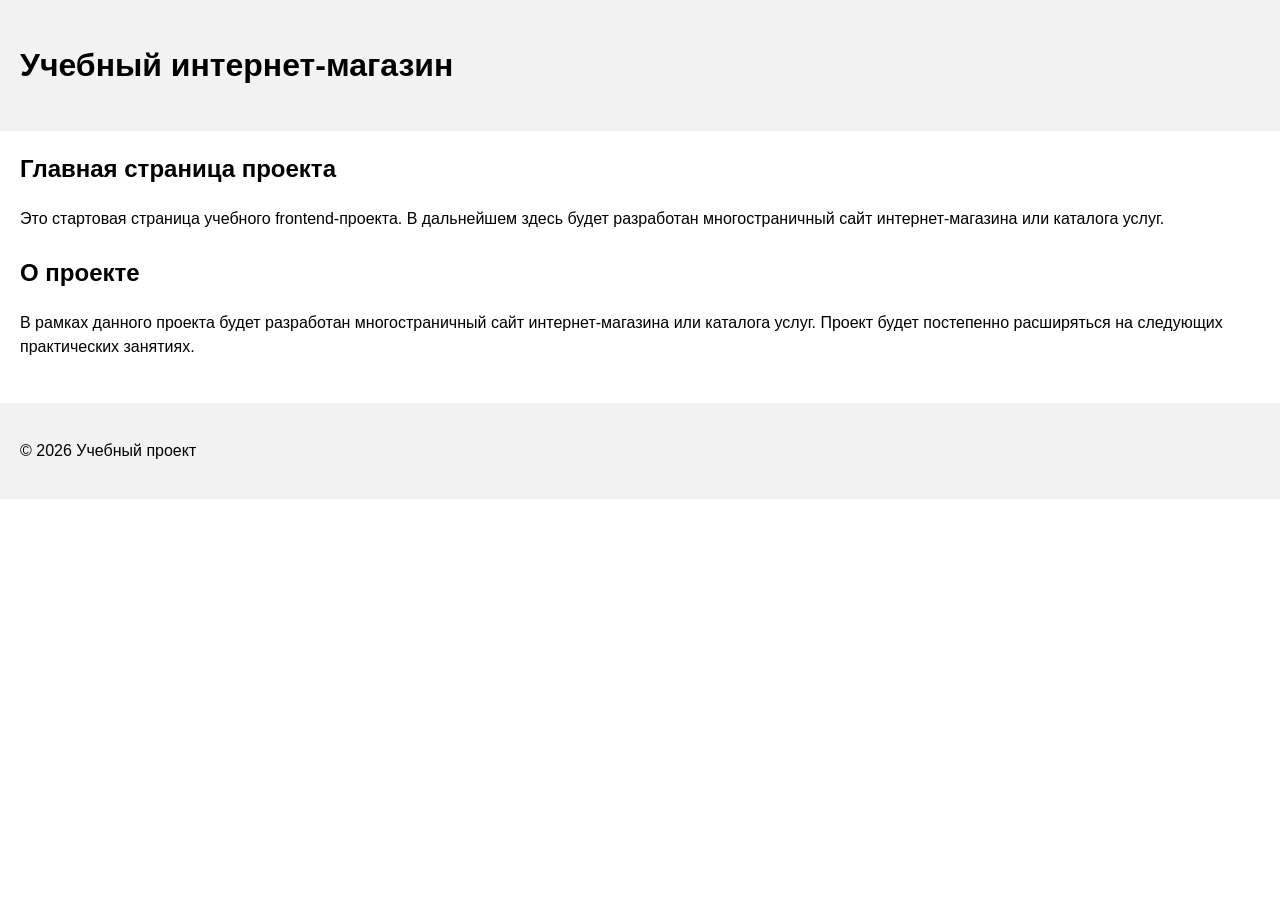
==== index.html @ ad475c62 "feat: add project description section" ====
<!DOCTYPE html>
<html lang="ru">
<head>
  <meta charset="UTF-8">
  <meta name="viewport" content="width=device-width, initial-scale=1.0">
  <title>Каталог товаров</title>
  <link rel="stylesheet" href="css/style.css">
</head>
<body>
  <header>
    <h1>Учебный интернет-магазин</h1>
  </header>

  <main>
    <section>
      <h2>Главная страница проекта</h2>
      <p>
        Это стартовая страница учебного frontend-проекта.
        В дальнейшем здесь будет разработан многостраничный сайт
        интернет-магазина или каталога услуг.
      </p>
    </section>
    <section>
  <h2>О проекте</h2>
  <p>
    В рамках данного проекта будет разработан многостраничный сайт
    интернет-магазина или каталога услуг. Проект будет постепенно
    расширяться на следующих практических занятиях.
  </p>
</section>
  </main>

  <footer>
    <p>&copy; 2026 Учебный проект</p>
  </footer>
</body>
</html>
---- css/style.css ----
body {
  margin: 0;
  font-family: Arial, sans-serif;
  line-height: 1.5;
}

header,
main,
footer {
  padding: 20px;
}

header {
  background-color: #f2f2f2;
}

footer {
  background-color: #f2f2f2;
}
section {
  margin-bottom: 24px;
}

section h2 {
  margin-top: 0;
}
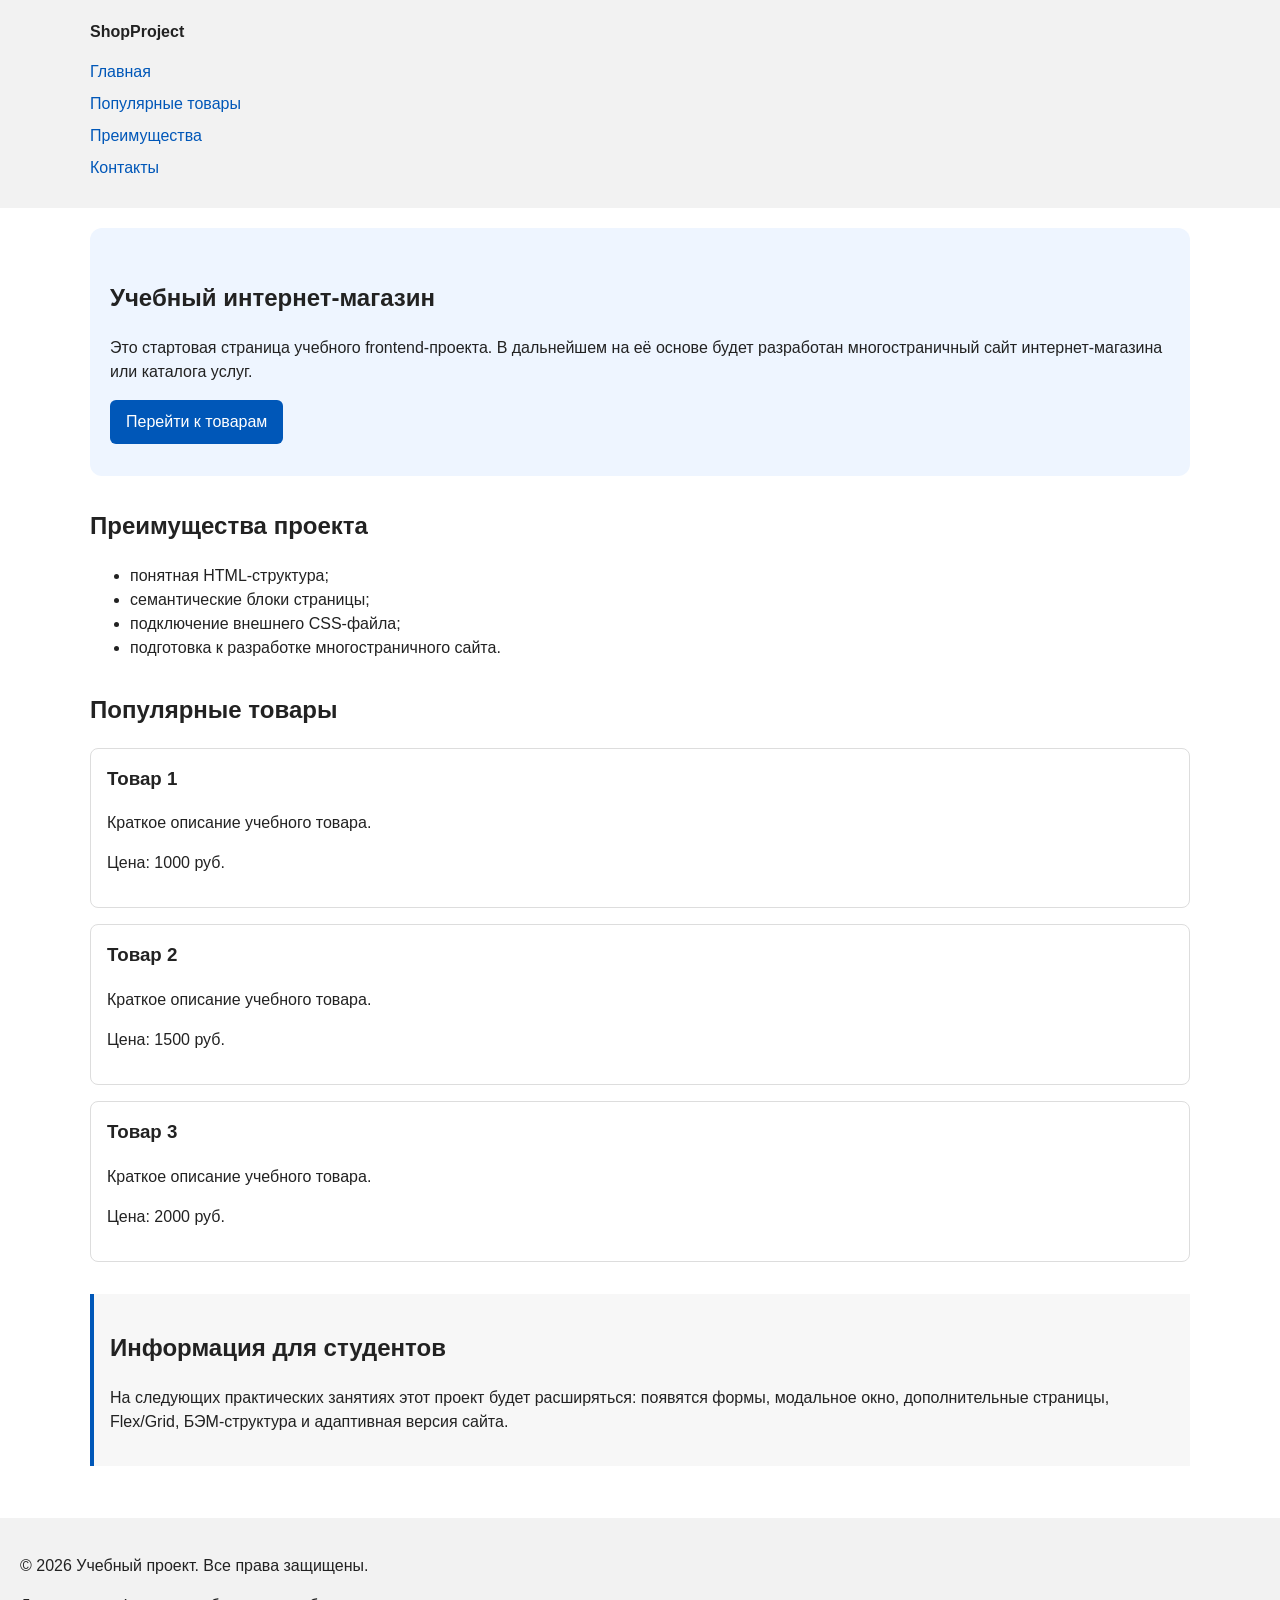
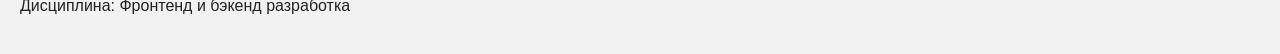
==== commit 5c21068f: "feat: add semantic HTML structure and base CSS styles" ====
--- a/index.html
+++ b/index.html
@@ -3,35 +3,78 @@
 <head>
   <meta charset="UTF-8">
   <meta name="viewport" content="width=device-width, initial-scale=1.0">
-  <title>Каталог товаров</title>
+  <title>Учебный интернет-магазин</title>
   <link rel="stylesheet" href="css/style.css">
 </head>
 <body>
-  <header>
-    <h1>Учебный интернет-магазин</h1>
-  </header>
+<header>
+  <div class="site-header">
+    <a class="site-logo" href="index.html">ShopProject</a>
 
-  <main>
-    <section>
-      <h2>Главная страница проекта</h2>
-      <p>
-        Это стартовая страница учебного frontend-проекта.
-        В дальнейшем здесь будет разработан многостраничный сайт
-        интернет-магазина или каталога услуг.
-      </p>
-    </section>
-    <section>
-  <h2>О проекте</h2>
+    <nav class="site-nav" aria-label="Основная навигация">
+      <ul class="site-nav__list">
+        <li><a href="index.html">Главная</a></li>
+        <li><a href="#popular">Популярные товары</a></li>
+        <li><a href="#advantages">Преимущества</a></li>
+        <li><a href="#contacts">Контакты</a></li>
+      </ul>
+    </nav>
+  </div>
+</header>
+<main>
+  <!-- Основное содержимое страницы -->
+   <section class="hero">
+  <h1>Учебный интернет-магазин</h1>
   <p>
-    В рамках данного проекта будет разработан многостраничный сайт
-    интернет-магазина или каталога услуг. Проект будет постепенно
-    расширяться на следующих практических занятиях.
+    Это стартовая страница учебного frontend-проекта.
+    В дальнейшем на её основе будет разработан многостраничный сайт
+    интернет-магазина или каталога услуг.
   </p>
+  <a class="button" href="#popular">Перейти к товарам</a>
 </section>
-  </main>
+<section class="section" id="advantages">
+  <h2>Преимущества проекта</h2>
 
-  <footer>
-    <p>&copy; 2026 Учебный проект</p>
-  </footer>
+  <ul class="advantages-list">
+    <li>понятная HTML-структура;</li>
+    <li>семантические блоки страницы;</li>
+    <li>подключение внешнего CSS-файла;</li>
+    <li>подготовка к разработке многостраничного сайта.</li>
+  </ul>
+</section>
+<section class="section" id="popular">
+  <h2>Популярные товары</h2>
+
+  <article class="product-card">
+    <h3>Товар 1</h3>
+    <p>Краткое описание учебного товара.</p>
+    <p>Цена: 1000 руб.</p>
+  </article>
+
+  <article class="product-card">
+    <h3>Товар 2</h3>
+    <p>Краткое описание учебного товара.</p>
+    <p>Цена: 1500 руб.</p>
+  </article>
+
+  <article class="product-card">
+    <h3>Товар 3</h3>
+    <p>Краткое описание учебного товара.</p>
+    <p>Цена: 2000 руб.</p>
+  </article>
+</section>
+<aside class="aside-info">
+  <h2>Информация для студентов</h2>
+  <p>
+    На следующих практических занятиях этот проект будет расширяться:
+    появятся формы, модальное окно, дополнительные страницы, Flex/Grid,
+    БЭМ-структура и адаптивная версия сайта.
+  </p>
+</aside>
+</main>
+<footer id="contacts">
+  <p>&copy; 2026 Учебный проект. Все права защищены.</p>
+  <p>Дисциплина: Фронтенд и бэкенд разработка</p>
+</footer>
 </body>
 </html>
--- a/css/style.css
+++ b/css/style.css
@@ -1,26 +1,167 @@
+/* 
+  Универсальное правило для всех элементов.
+  border-box делает расчёт размеров более понятным:
+  width включает content, padding и border.
+*/
+* {
+  box-sizing: border-box;
+}
+
+/*
+  Убираем стандартный внешний отступ браузера у body.
+  Без этого вокруг страницы может появиться белая рамка.
+*/
 body {
   margin: 0;
   font-family: Arial, sans-serif;
   line-height: 1.5;
+  color: #222222;
+  background-color: #ffffff;
 }
-
+/*
+  Задаём внутренние отступы для основных областей страницы.
+  Это делает содержимое визуально отделённым от краёв окна браузера.
+*/
 header,
 main,
 footer {
   padding: 20px;
 }
 
+/*
+  Оформляем шапку страницы.
+  Пока используется простой светло-серый фон.
+*/
 header {
   background-color: #f2f2f2;
 }
 
+/*
+  Оформляем подвал страницы тем же фоном,
+  чтобы визуально отделить его от основного содержимого.
+*/
 footer {
   background-color: #f2f2f2;
 }
-section {
-  margin-bottom: 24px;
+/*
+  Ограничиваем ширину содержимого шапки,
+  чтобы оно не растягивалось слишком сильно на широких экранах.
+*/
+.site-header {
+  max-width: 1100px;
+  margin: 0 auto;
 }
 
-section h2 {
+/*
+  Оформляем текстовый логотип.
+*/
+.site-logo {
+  font-weight: bold;
+  text-decoration: none;
+  color: #222222;
+}
+
+/*
+  Убираем стандартные отступы и маркеры списка навигации.
+*/
+.site-nav__list {
+  padding: 0;
+  margin: 16px 0 0;
+  list-style: none;
+}
+
+/*
+  Добавляем расстояние между пунктами меню.
+*/
+.site-nav__list li {
+  margin-bottom: 8px;
+}
+
+/*
+  Оформляем ссылки меню.
+*/
+.site-nav__list a {
+  color: #0057b8;
+  text-decoration: none;
+}
+
+/*
+  При наведении мыши подчёркиваем ссылку.
+  Подробно состояния интерфейса будут рассмотрены в практической работе 1.7.
+*/
+.site-nav__list a:hover {
+  text-decoration: underline;
+}
+/*
+  Hero-блок — первый крупный блок страницы.
+  Он визуально отделяется от остальных разделов фоном и отступами.
+*/
+.hero {
+  max-width: 1100px;
+  margin: 0 auto 32px;
+  padding: 32px 20px;
+  background-color: #eef5ff;
+  border-radius: 12px;
+}
+
+/*
+  Общий класс для разделов страницы.
+*/
+.section {
+  max-width: 1100px;
+  margin: 0 auto 32px;
+}
+
+/*
+  Убираем лишний верхний отступ у заголовков разделов.
+*/
+.section h2 {
   margin-top: 0;
+}
+/*
+  Карточка товара — самостоятельный блок.
+  На следующих занятиях карточки будут доработаны и выстроены в сетку.
+*/
+.product-card {
+  margin-bottom: 16px;
+  padding: 16px;
+  border: 1px solid #dddddd;
+  border-radius: 8px;
+  background-color: #ffffff;
+}
+
+/*
+  Убираем лишний верхний отступ у заголовка карточки.
+*/
+.product-card h3 {
+  margin-top: 0;
+}
+/*
+  Пока это обычная ссылка, но визуально она оформляется как кнопка.
+*/
+.button {
+  display: inline-block;
+  padding: 10px 16px;
+  color: #ffffff;
+  background-color: #0057b8;
+  text-decoration: none;
+  border-radius: 6px;
+}
+
+/*
+  Простое состояние наведения для кнопки.
+*/
+.button:hover {
+  background-color: #003f86;
+}
+
+/*
+  Дополнительный информационный блок.
+*/
+.aside-info {
+  max-width: 1100px;
+  margin: 0 auto 32px;
+  padding: 16px;
+  border-left: 4px solid #0057b8;
+  background-color: #f7f7f7;
 }
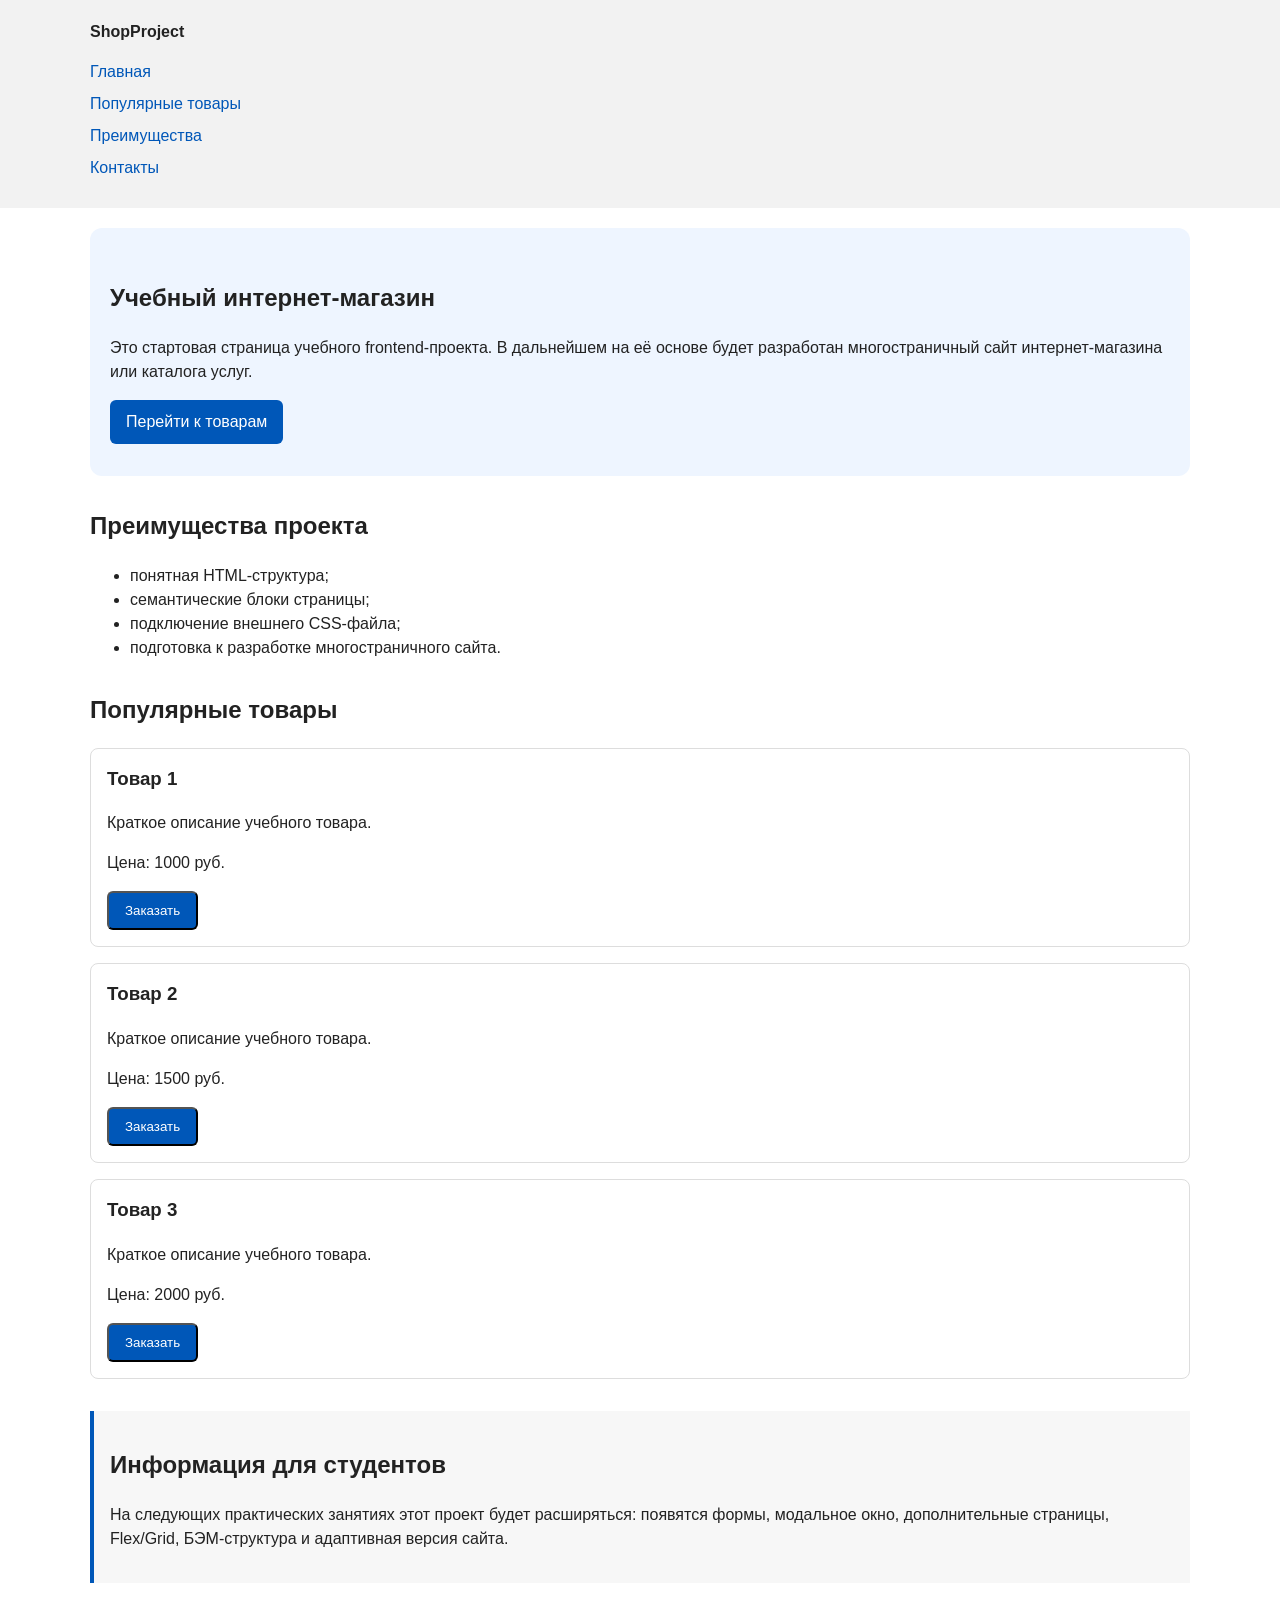
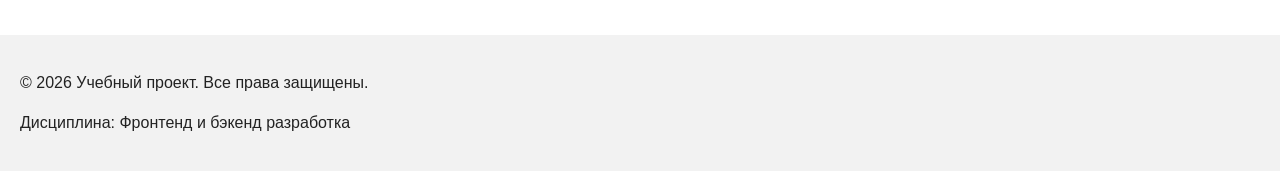
==== commit e88c9c11: "feat: add order form modal and validation" ====
--- a/index.html
+++ b/index.html
@@ -5,6 +5,7 @@
   <meta name="viewport" content="width=device-width, initial-scale=1.0">
   <title>Учебный интернет-магазин</title>
   <link rel="stylesheet" href="css/style.css">
+  <script src="js/main.js" defer></script>
 </head>
 <body>
 <header>
@@ -49,18 +50,27 @@
     <h3>Товар 1</h3>
     <p>Краткое описание учебного товара.</p>
     <p>Цена: 1000 руб.</p>
+    <button class="button product-card__button" type="button" data-product="Товар 1">
+  Заказать
+</button>
   </article>
 
   <article class="product-card">
     <h3>Товар 2</h3>
     <p>Краткое описание учебного товара.</p>
     <p>Цена: 1500 руб.</p>
+    <button class="button product-card__button" type="button" data-product="Товар 2">
+  Заказать
+</button>
   </article>
 
   <article class="product-card">
     <h3>Товар 3</h3>
     <p>Краткое описание учебного товара.</p>
     <p>Цена: 2000 руб.</p>
+    <button class="button product-card__button" type="button" data-product="Товар 3">
+  Заказать
+</button>
   </article>
 </section>
 <aside class="aside-info">
@@ -76,5 +86,101 @@
   <p>&copy; 2026 Учебный проект. Все права защищены.</p>
   <p>Дисциплина: Фронтенд и бэкенд разработка</p>
 </footer>
+<dialog class="order-dialog" id="order-dialog" aria-labelledby="order-dialog-title">
+  <h2 id="order-dialog-title">Оформление заявки</h2>
+
+  <form class="order-form" id="order-form" action="#" method="post" novalidate>
+    <input id="selected-product" name="selected-product" type="hidden">
+
+    <div class="form-field">
+      <label for="order-name">Имя</label>
+      <input
+        id="order-name"
+        name="name"
+        type="text"
+        placeholder="Введите ваше имя"
+        minlength="2"
+        autocomplete="given-name"
+        required
+      >
+    </div>
+
+    <div class="form-field">
+      <label for="order-email">E-mail</label>
+      <input
+        id="order-email"
+        name="email"
+        type="email"
+        placeholder="example@mail.ru"
+        autocomplete="email"
+        required
+      >
+    </div>
+
+    <div class="form-field">
+      <label for="order-phone">Телефон</label>
+      <input
+        id="order-phone"
+        name="phone"
+        type="tel"
+        inputmode="tel"
+        placeholder="+7 (900) 000-00-00"
+        pattern="^\+7 \(\d{3}\) \d{3}-\d{2}-\d{2}$"
+        required
+      >
+      <small>Формат: +7 (900) 000-00-00</small>
+    </div>
+
+    <div class="form-field">
+      <label for="order-date">Дата связи</label>
+      <input
+        id="order-date"
+        name="date"
+        type="date"
+      >
+    </div>
+
+    <div class="form-field">
+      <label for="order-topic">Тема заявки</label>
+      <select id="order-topic" name="topic" required>
+        <option value="">Выберите тему</option>
+        <option value="product">Заказ товара</option>
+        <option value="consultation">Консультация</option>
+        <option value="delivery">Доставка</option>
+      </select>
+    </div>
+
+    <div class="form-field">
+      <label for="order-comment">Комментарий</label>
+      <textarea
+        id="order-comment"
+        name="comment"
+        rows="4"
+        placeholder="Укажите дополнительную информацию"
+      ></textarea>
+    </div>
+
+    <div class="form-field form-field--checkbox">
+      <label>
+        <input
+          id="order-agreement"
+          name="agreement"
+          type="checkbox"
+          required
+        >
+        Я согласен на обработку данных
+      </label>
+    </div>
+
+    <div class="form-actions">
+      <button type="button" id="close-order-dialog">Закрыть</button>
+      <button type="submit">Отправить заявку</button>
+    </div>
+  </form>
+</dialog>
+
+<p class="success-message" id="success-message" hidden>
+  Форма успешно отправлена!
+</p>
 </body>
-</html>+</html>
--- a/css/style.css
+++ b/css/style.css
@@ -164,4 +164,105 @@
   padding: 16px;
   border-left: 4px solid #0057b8;
   background-color: #f7f7f7;
+}
+/*
+  Модальное окно.
+  Элемент dialog сам умеет открываться поверх страницы.
+*/
+.order-dialog {
+  width: min(100% - 32px, 560px);
+  padding: 24px;
+  border: none;
+  border-radius: 12px;
+}
+
+/*
+  Затемнение фона за модальным окном.
+*/
+.order-dialog::backdrop {
+  background-color: rgba(0, 0, 0, 0.5);
+}
+
+/*
+  Поле формы.
+  Каждый блок получает нижний отступ.
+*/
+.form-field {
+  margin-bottom: 16px;
+}
+
+/*
+  Подпись поля.
+*/
+.form-field label {
+  display: block;
+  margin-bottom: 6px;
+}
+
+/*
+  Основные поля формы.
+*/
+.form-field input,
+.form-field select,
+.form-field textarea {
+  width: 100%;
+  padding: 10px 12px;
+  border: 1px solid #cccccc;
+  border-radius: 6px;
+  font: inherit;
+}
+
+/*
+  Checkbox не должен занимать всю ширину.
+*/
+.form-field input[type="checkbox"] {
+  width: auto;
+}
+
+/*
+  Подсказка под полем телефона.
+*/
+.form-field small {
+  display: block;
+  margin-top: 4px;
+  color: #666666;
+}
+
+/*
+  Видимый фокус для клавиатурной навигации.
+*/
+.form-field input:focus-visible,
+.form-field select:focus-visible,
+.form-field textarea:focus-visible,
+.form-actions button:focus-visible {
+  outline: 2px solid #0057b8;
+  outline-offset: 2px;
+}
+
+/*
+  Подсветка ошибочных полей.
+  Атрибут aria-invalid будет добавляться через JavaScript.
+*/
+[aria-invalid="true"] {
+  border-color: #b00020;
+}
+
+/*
+  Кнопки формы.
+*/
+.form-actions {
+  display: flex;
+  gap: 12px;
+  margin-top: 20px;
+}
+
+/*
+  Сообщение об успешной отправке.
+*/
+.success-message {
+  max-width: 1100px;
+  margin: 24px auto;
+  padding: 16px;
+  border-left: 4px solid #168a2f;
+  background-color: #eefaf0;
 }
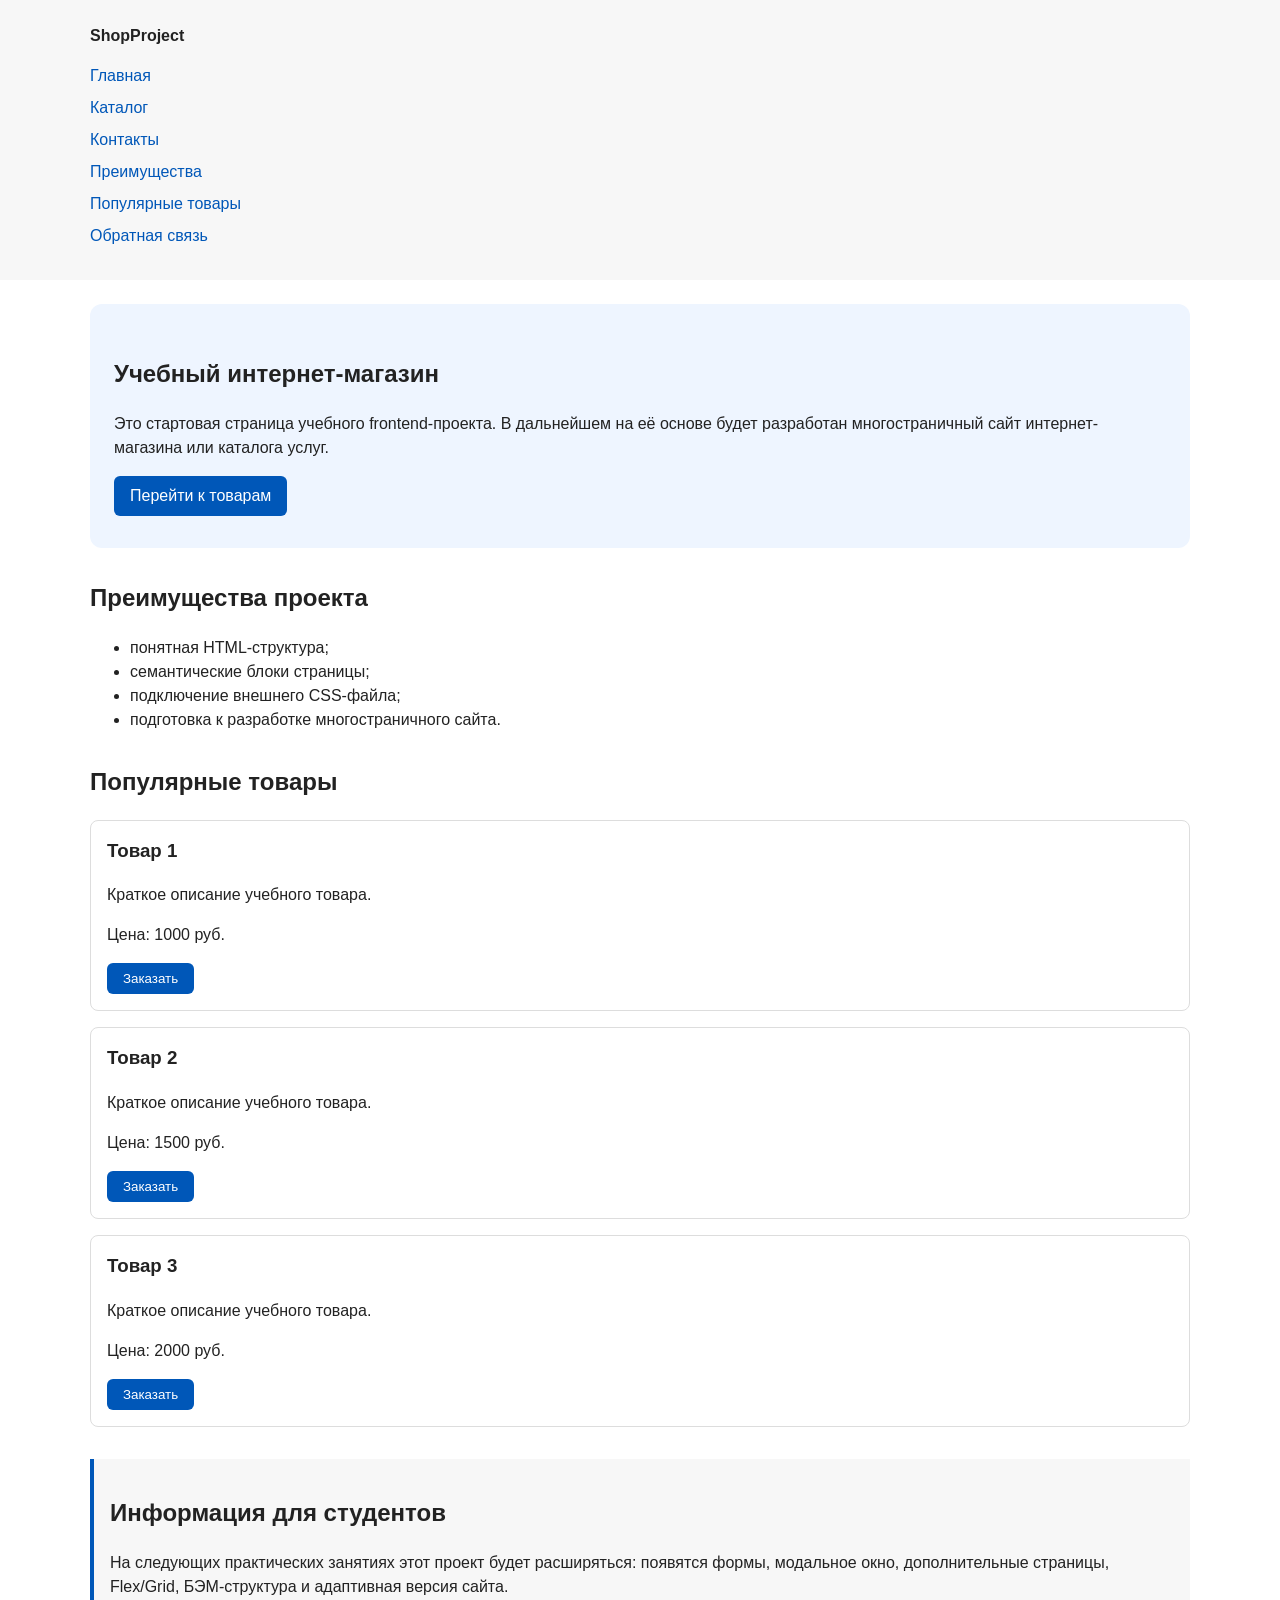
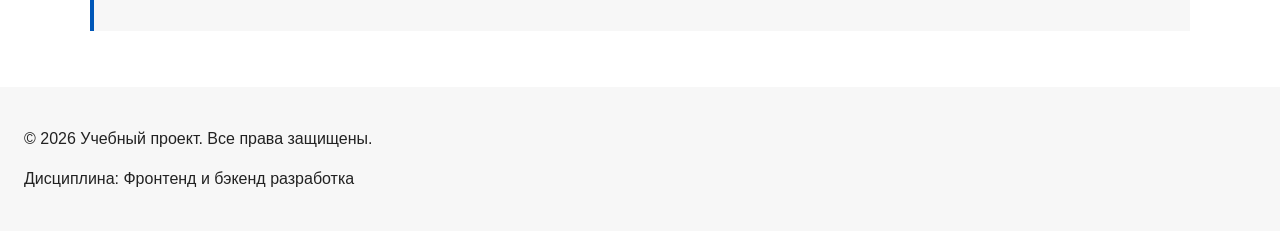
==== commit 930c443e: "feat: add multi-page structure navigation and anchors" ====
--- a/index.html
+++ b/index.html
@@ -12,14 +12,16 @@
   <div class="site-header">
     <a class="site-logo" href="index.html">ShopProject</a>
 
-    <nav class="site-nav" aria-label="Основная навигация">
-      <ul class="site-nav__list">
-        <li><a href="index.html">Главная</a></li>
-        <li><a href="#popular">Популярные товары</a></li>
-        <li><a href="#advantages">Преимущества</a></li>
-        <li><a href="#contacts">Контакты</a></li>
-      </ul>
-    </nav>
+<nav class="site-nav" aria-label="Основная навигация">
+  <ul class="site-nav__list">
+    <li><a href="index.html">Главная</a></li>
+    <li><a href="catalog.html">Каталог</a></li>
+    <li><a href="contacts.html">Контакты</a></li>
+    <li><a href="index.html#advantages">Преимущества</a></li>
+    <li><a href="index.html#popular">Популярные товары</a></li>
+    <li><a href="index.html#contacts">Обратная связь</a></li>
+  </ul>
+</nav>
   </div>
 </header>
 <main>
--- a/css/style.css
+++ b/css/style.css
@@ -1,54 +1,116 @@
-/* 
-  Универсальное правило для всех элементов.
-  border-box делает расчёт размеров более понятным:
-  width включает content, padding и border.
-*/
+/* ===============================
+   1. Переменные проекта
+   =============================== */
+
+:root {
+  /* Основные цвета проекта */
+  --color-bg: #ffffff;
+  --color-text: #222222;
+  --color-muted: #666666;
+  --color-primary: #0057b8;
+  --color-primary-dark: #003f86;
+  --color-border: #dddddd;
+  --color-surface: #f7f7f7;
+  --color-surface-accent: #eef5ff;
+  --color-danger: #b00020;
+  --color-success: #168a2f;
+  --color-success-bg: #eefaf0;
+  --color-white: #ffffff;
+
+  /* Отступы */
+  --space-xs: 4px;
+  --space-sm: 8px;
+  --space-md: 16px;
+  --space-lg: 24px;
+  --space-xl: 32px;
+
+  /* Скругления */
+  --radius-sm: 6px;
+  --radius-md: 8px;
+  --radius-lg: 12px;
+
+  /* Размеры */
+  --container-width: 1100px;
+}
+
+/* ===============================
+   2. Базовые стили
+   =============================== */
+
 * {
   box-sizing: border-box;
 }
 
-/*
-  Убираем стандартный внешний отступ браузера у body.
-  Без этого вокруг страницы может появиться белая рамка.
-*/
 body {
   margin: 0;
   font-family: Arial, sans-serif;
   line-height: 1.5;
-  color: #222222;
-  background-color: #ffffff;
-}
-/*
-  Задаём внутренние отступы для основных областей страницы.
-  Это делает содержимое визуально отделённым от краёв окна браузера.
-*/
+  color: var(--color-text);
+  background-color: var(--color-bg);
+}
+
 header,
 main,
 footer {
-  padding: 20px;
-}
-
-/*
-  Оформляем шапку страницы.
-  Пока используется простой светло-серый фон.
-*/
+  padding: var(--space-lg);
+}
+
 header {
-  background-color: #f2f2f2;
-}
-
-/*
-  Оформляем подвал страницы тем же фоном,
-  чтобы визуально отделить его от основного содержимого.
-*/
+  background-color: var(--color-surface);
+}
+
 footer {
-  background-color: #f2f2f2;
-}
+  background-color: var(--color-surface);
+}
+
+/* ===============================
+   3. Общие элементы интерфейса
+   =============================== */
+
+a {
+  color: var(--color-primary);
+}
+
+a:hover {
+  color: var(--color-primary-dark);
+}
+
+a:focus-visible {
+  outline: 2px solid var(--color-primary);
+  outline-offset: 3px;
+}
+
+.button {
+  display: inline-block;
+  padding: var(--space-sm) var(--space-md);
+  color: var(--color-white);
+  background-color: var(--color-primary);
+  text-decoration: none;
+  border: none;
+  border-radius: var(--radius-sm);
+  cursor: pointer;
+}
+
+.button:hover {
+  background-color: var(--color-primary-dark);
+}
+
+.button:focus-visible {
+  outline: 2px solid var(--color-primary);
+  outline-offset: 3px;
+}
+
+.button:disabled {
+  opacity: 0.6;
+  cursor: not-allowed;
+}
+
 /*
   Ограничиваем ширину содержимого шапки,
   чтобы оно не растягивалось слишком сильно на широких экранах.
 */
 .site-header {
-  max-width: 1100px;
+  max-width: var(--container-width);
   margin: 0 auto;
 }
 
@@ -58,7 +120,7 @@
 .site-logo {
   font-weight: bold;
   text-decoration: none;
-  color: #222222;
+  color: var(--color-text);
 }
 
 /*
@@ -66,7 +128,7 @@
 */
 .site-nav__list {
   padding: 0;
-  margin: 16px 0 0;
+  margin: var(--space-md) 0 0;
   list-style: none;
 }
 
@@ -74,195 +136,165 @@
   Добавляем расстояние между пунктами меню.
 */
 .site-nav__list li {
-  margin-bottom: 8px;
+  margin-bottom: var(--space-sm);
 }
 
 /*
   Оформляем ссылки меню.
 */
 .site-nav__list a {
-  color: #0057b8;
+  color: var(--color-primary);
   text-decoration: none;
 }
 
-/*
-  При наведении мыши подчёркиваем ссылку.
-  Подробно состояния интерфейса будут рассмотрены в практической работе 1.7.
-*/
 .site-nav__list a:hover {
   text-decoration: underline;
 }
-/*
-  Hero-блок — первый крупный блок страницы.
-  Он визуально отделяется от остальных разделов фоном и отступами.
-*/
+
+/* ===============================
+   4. Компоненты страницы
+   =============================== */
+
 .hero {
-  max-width: 1100px;
-  margin: 0 auto 32px;
-  padding: 32px 20px;
-  background-color: #eef5ff;
-  border-radius: 12px;
-}
-
-/*
-  Общий класс для разделов страницы.
-*/
+  max-width: var(--container-width);
+  margin: 0 auto var(--space-xl);
+  padding: var(--space-xl) var(--space-lg);
+  background-color: var(--color-surface-accent);
+  border-radius: var(--radius-lg);
+}
+
 .section {
-  max-width: 1100px;
-  margin: 0 auto 32px;
-}
-
-/*
-  Убираем лишний верхний отступ у заголовков разделов.
-*/
+  max-width: var(--container-width);
+  margin: 0 auto var(--space-xl);
+}
+
 .section h2 {
   margin-top: 0;
 }
-/*
-  Карточка товара — самостоятельный блок.
-  На следующих занятиях карточки будут доработаны и выстроены в сетку.
-*/
+
 .product-card {
-  margin-bottom: 16px;
-  padding: 16px;
-  border: 1px solid #dddddd;
-  border-radius: 8px;
-  background-color: #ffffff;
-}
-
-/*
-  Убираем лишний верхний отступ у заголовка карточки.
-*/
+  margin-bottom: var(--space-md);
+  padding: var(--space-md);
+  border: 1px solid var(--color-border);
+  border-radius: var(--radius-md);
+  background-color: var(--color-bg);
+}
+
+.product-card:hover {
+  border-color: var(--color-primary);
+}
+
 .product-card h3 {
   margin-top: 0;
 }
-/*
-  Пока это обычная ссылка, но визуально она оформляется как кнопка.
-*/
-.button {
-  display: inline-block;
-  padding: 10px 16px;
-  color: #ffffff;
-  background-color: #0057b8;
-  text-decoration: none;
-  border-radius: 6px;
-}
-
-/*
-  Простое состояние наведения для кнопки.
-*/
-.button:hover {
-  background-color: #003f86;
-}
-
-/*
-  Дополнительный информационный блок.
-*/
+
 .aside-info {
-  max-width: 1100px;
-  margin: 0 auto 32px;
-  padding: 16px;
-  border-left: 4px solid #0057b8;
-  background-color: #f7f7f7;
-}
-/*
-  Модальное окно.
-  Элемент dialog сам умеет открываться поверх страницы.
-*/
+  max-width: var(--container-width);
+  margin: 0 auto var(--space-xl);
+  padding: var(--space-md);
+  border-left: 4px solid var(--color-primary);
+  background-color: var(--color-surface);
+}
+
+/* ===============================
+   5. Форма и модальное окно
+   =============================== */
+
 .order-dialog {
-  width: min(100% - 32px, 560px);
-  padding: 24px;
+  width: min(100% - var(--space-xl), 560px);
+  padding: var(--space-lg);
   border: none;
-  border-radius: 12px;
-}
-
-/*
-  Затемнение фона за модальным окном.
-*/
+  border-radius: var(--radius-lg);
+}
+
 .order-dialog::backdrop {
   background-color: rgba(0, 0, 0, 0.5);
 }
 
-/*
-  Поле формы.
-  Каждый блок получает нижний отступ.
-*/
 .form-field {
-  margin-bottom: 16px;
-}
-
-/*
-  Подпись поля.
-*/
+  margin-bottom: var(--space-md);
+}
+
 .form-field label {
   display: block;
-  margin-bottom: 6px;
-}
-
-/*
-  Основные поля формы.
-*/
+  margin-bottom: var(--space-xs);
+}
+
 .form-field input,
 .form-field select,
 .form-field textarea {
   width: 100%;
   padding: 10px 12px;
-  border: 1px solid #cccccc;
-  border-radius: 6px;
+  border: 1px solid var(--color-border);
+  border-radius: var(--radius-sm);
   font: inherit;
 }
 
-/*
-  Checkbox не должен занимать всю ширину.
-*/
 .form-field input[type="checkbox"] {
   width: auto;
 }
 
-/*
-  Подсказка под полем телефона.
-*/
 .form-field small {
   display: block;
-  margin-top: 4px;
-  color: #666666;
-}
-
-/*
-  Видимый фокус для клавиатурной навигации.
-*/
+  margin-top: var(--space-xs);
+  color: var(--color-muted);
+}
+
+.form-field input:hover,
+.form-field select:hover,
+.form-field textarea:hover {
+  border-color: var(--color-primary);
+}
+
 .form-field input:focus-visible,
 .form-field select:focus-visible,
 .form-field textarea:focus-visible,
 .form-actions button:focus-visible {
-  outline: 2px solid #0057b8;
-  outline-offset: 2px;
-}
-
-/*
-  Подсветка ошибочных полей.
-  Атрибут aria-invalid будет добавляться через JavaScript.
-*/
+  outline: 2px solid var(--color-primary);
+  outline-offset: 3px;
+}
+
+.order-form:focus-within .form-field:not(:focus-within) {
+  opacity: 0.45;
+  pointer-events: none;
+}
+
 [aria-invalid="true"] {
-  border-color: #b00020;
-}
-
-/*
-  Кнопки формы.
-*/
+  border-color: var(--color-danger);
+}
+
 .form-actions {
   display: flex;
-  gap: 12px;
-  margin-top: 20px;
-}
-
-/*
-  Сообщение об успешной отправке.
-*/
+  gap: var(--space-sm);
+  margin-top: var(--space-lg);
+}
+
 .success-message {
-  max-width: 1100px;
-  margin: 24px auto;
-  padding: 16px;
-  border-left: 4px solid #168a2f;
-  background-color: #eefaf0;
+  max-width: var(--container-width);
+  margin: var(--space-lg) auto;
+  padding: var(--space-md);
+  border-left: 4px solid var(--color-success);
+  background-color: var(--color-success-bg);
+}
+.breadcrumbs {
+  max-width: var(--container-width);
+  margin: 0 auto var(--space-md);
+  font-size: 14px;
+  color: var(--color-muted);
+}
+
+.breadcrumbs a {
+  color: var(--color-primary);
+}
+
+.breadcrumbs span::before {
+  content: " / ";
+  color: var(--color-muted);
+}
+html {
+  scroll-behavior: smooth;
+}
+:target {
+  outline: 2px dashed var(--color-primary);
+  outline-offset: 4px;
 }
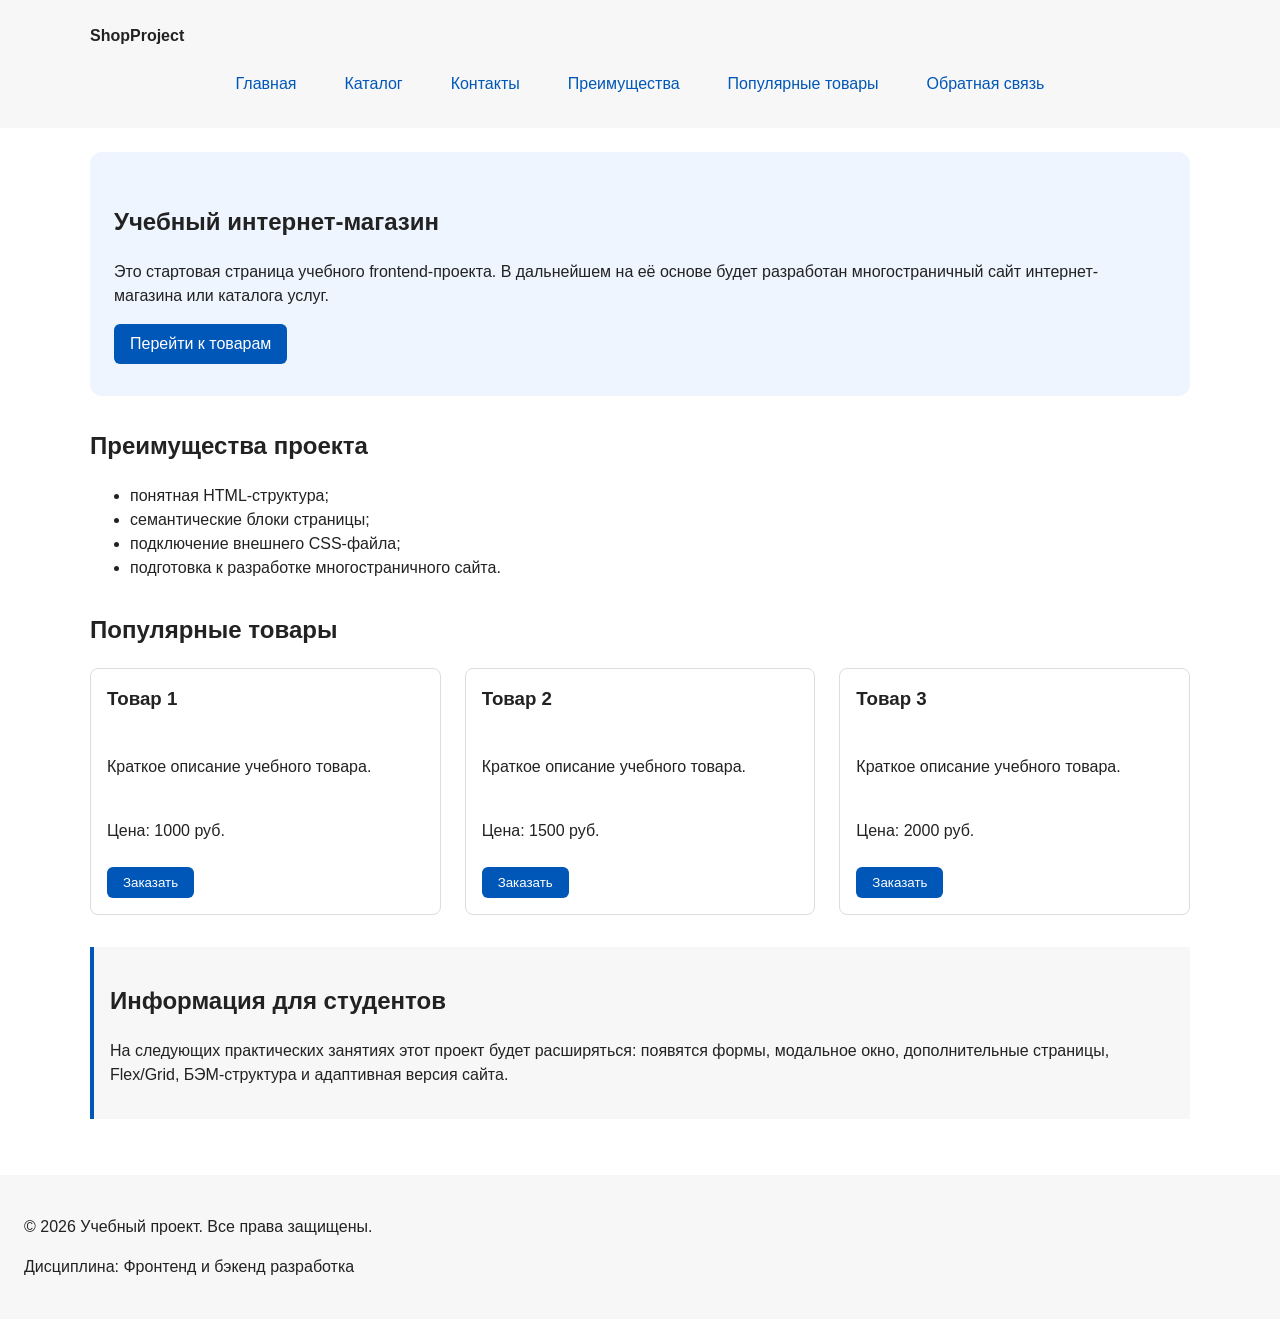
==== commit d9e2dea4: "feat: add flex navigation and grid catalog layout" ====
--- a/index.html
+++ b/index.html
@@ -48,32 +48,34 @@
 <section class="section" id="popular">
   <h2>Популярные товары</h2>
 
-  <article class="product-card">
-    <h3>Товар 1</h3>
-    <p>Краткое описание учебного товара.</p>
-    <p>Цена: 1000 руб.</p>
-    <button class="button product-card__button" type="button" data-product="Товар 1">
-  Заказать
-</button>
-  </article>
+  <div class="products-grid">
+    <article class="product-card">
+      <h3>Товар 1</h3>
+      <p>Краткое описание учебного товара.</p>
+      <p>Цена: 1000 руб.</p>
+      <button class="button product-card__button" type="button" data-product="Товар 1">
+        Заказать
+      </button>
+    </article>
 
-  <article class="product-card">
-    <h3>Товар 2</h3>
-    <p>Краткое описание учебного товара.</p>
-    <p>Цена: 1500 руб.</p>
-    <button class="button product-card__button" type="button" data-product="Товар 2">
-  Заказать
-</button>
-  </article>
+    <article class="product-card">
+      <h3>Товар 2</h3>
+      <p>Краткое описание учебного товара.</p>
+      <p>Цена: 1500 руб.</p>
+      <button class="button product-card__button" type="button" data-product="Товар 2">
+        Заказать
+      </button>
+    </article>
 
-  <article class="product-card">
-    <h3>Товар 3</h3>
-    <p>Краткое описание учебного товара.</p>
-    <p>Цена: 2000 руб.</p>
-    <button class="button product-card__button" type="button" data-product="Товар 3">
-  Заказать
-</button>
-  </article>
+    <article class="product-card">
+      <h3>Товар 3</h3>
+      <p>Краткое описание учебного товара.</p>
+      <p>Цена: 2000 руб.</p>
+      <button class="button product-card__button" type="button" data-product="Товар 3">
+        Заказать
+      </button>
+    </article>
+  </div>
 </section>
 <aside class="aside-info">
   <h2>Информация для студентов</h2>
--- a/css/style.css
+++ b/css/style.css
@@ -1,179 +1,173 @@
-/* ===============================
-   1. Переменные проекта
-   =============================== */
-
-:root {
-  /* Основные цвета проекта */
-  --color-bg: #ffffff;
-  --color-text: #222222;
-  --color-muted: #666666;
-  --color-primary: #0057b8;
-  --color-primary-dark: #003f86;
-  --color-border: #dddddd;
-  --color-surface: #f7f7f7;
-  --color-surface-accent: #eef5ff;
-  --color-danger: #b00020;
-  --color-success: #168a2f;
-  --color-success-bg: #eefaf0;
-  --color-white: #ffffff;
-
-  /* Отступы */
-  --space-xs: 4px;
-  --space-sm: 8px;
-  --space-md: 16px;
-  --space-lg: 24px;
-  --space-xl: 32px;
-
-  /* Скругления */
-  --radius-sm: 6px;
-  --radius-md: 8px;
-  --radius-lg: 12px;
-
-  /* Размеры */
-  --container-width: 1100px;
-}
-
-/* ===============================
-   2. Базовые стили
-   =============================== */
-
-* {
-  box-sizing: border-box;
-}
-
-body {
-  margin: 0;
-  font-family: Arial, sans-serif;
-  line-height: 1.5;
-  color: var(--color-text);
-  background-color: var(--color-bg);
-}
-
-header,
-main,
-footer {
-  padding: var(--space-lg);
-}
-
-header {
-  background-color: var(--color-surface);
-}
-
-footer {
-  background-color: var(--color-surface);
-}
-
-/* ===============================
-   3. Общие элементы интерфейса
-   =============================== */
-
-a {
-  color: var(--color-primary);
-}
-
-a:hover {
-  color: var(--color-primary-dark);
-}
-
-a:focus-visible {
-  outline: 2px solid var(--color-primary);
-  outline-offset: 3px;
-}
-
-.button {
-  display: inline-block;
-  padding: var(--space-sm) var(--space-md);
-  color: var(--color-white);
-  background-color: var(--color-primary);
-  text-decoration: none;
-  border: none;
-  border-radius: var(--radius-sm);
-  cursor: pointer;
-}
-
-.button:hover {
-  background-color: var(--color-primary-dark);
-}
-
-.button:focus-visible {
-  outline: 2px solid var(--color-primary);
-  outline-offset: 3px;
-}
-
-.button:disabled {
-  opacity: 0.6;
-  cursor: not-allowed;
-}
-
-/*
-  Ограничиваем ширину содержимого шапки,
-  чтобы оно не растягивалось слишком сильно на широких экранах.
-*/
-.site-header {
-  max-width: var(--container-width);
-  margin: 0 auto;
-}
-
-/*
-  Оформляем текстовый логотип.
-*/
-.site-logo {
-  font-weight: bold;
-  text-decoration: none;
-  color: var(--color-text);
-}
-
-/*
-  Убираем стандартные отступы и маркеры списка навигации.
-*/
-.site-nav__list {
-  padding: 0;
-  margin: var(--space-md) 0 0;
-  list-style: none;
-}
-
-/*
-  Добавляем расстояние между пунктами меню.
-*/
-.site-nav__list li {
-  margin-bottom: var(--space-sm);
-}
-
-/*
-  Оформляем ссылки меню.
-*/
-.site-nav__list a {
-  color: var(--color-primary);
-  text-decoration: none;
-}
-
-.site-nav__list a:hover {
-  text-decoration: underline;
-}
-
-/* ===============================
-   4. Компоненты страницы
-   =============================== */
-
-.hero {
-  max-width: var(--container-width);
-  margin: 0 auto var(--space-xl);
-  padding: var(--space-xl) var(--space-lg);
-  background-color: var(--color-surface-accent);
-  border-radius: var(--radius-lg);
-}
-
-.section {
-  max-width: var(--container-width);
-  margin: 0 auto var(--space-xl);
-}
-
-.section h2 {
-  margin-top: 0;
-}
+  /* ===============================
+    1. Переменные проекта
+    =============================== */
+
+  :root {
+    /* Основные цвета проекта */
+    --color-bg: #ffffff;
+    --color-text: #222222;
+    --color-muted: #666666;
+    --color-primary: #0057b8;
+    --color-primary-dark: #003f86;
+    --color-border: #dddddd;
+    --color-surface: #f7f7f7;
+    --color-surface-accent: #eef5ff;
+    --color-danger: #b00020;
+    --color-success: #168a2f;
+    --color-success-bg: #eefaf0;
+    --color-white: #ffffff;
+
+    /* Отступы */
+    --space-xs: 4px;
+    --space-sm: 8px;
+    --space-md: 16px;
+    --space-lg: 24px;
+    --space-xl: 32px;
+
+    /* Скругления */
+    --radius-sm: 6px;
+    --radius-md: 8px;
+    --radius-lg: 12px;
+
+    /* Размеры */
+    --container-width: 1100px;
+  }
+
+  /* ===============================
+    2. Базовые стили
+    =============================== */
+
+  * {
+    box-sizing: border-box;
+  }
+
+  body {
+    margin: 0;
+    font-family: Arial, sans-serif;
+    line-height: 1.5;
+    color: var(--color-text);
+    background-color: var(--color-bg);
+  }
+
+  header,
+  main,
+  footer {
+    padding: var(--space-lg);
+  }
+
+  header {
+    background-color: var(--color-surface);
+  }
+
+  footer {
+    background-color: var(--color-surface);
+  }
+
+  /* ===============================
+    3. Общие элементы интерфейса
+    =============================== */
+
+  a {
+    color: var(--color-primary);
+  }
+
+  a:hover {
+    color: var(--color-primary-dark);
+  }
+
+  a:focus-visible {
+    outline: 2px solid var(--color-primary);
+    outline-offset: 3px;
+  }
+
+  .button {
+    display: inline-block;
+    padding: var(--space-sm) var(--space-md);
+    color: var(--color-white);
+    background-color: var(--color-primary);
+    text-decoration: none;
+    border: none;
+    border-radius: var(--radius-sm);
+    cursor: pointer;
+  }
+
+  .button:hover {
+    background-color: var(--color-primary-dark);
+  }
+
+  .button:focus-visible {
+    outline: 2px solid var(--color-primary);
+    outline-offset: 3px;
+  }
+
+  .button:disabled {
+    opacity: 0.6;
+    cursor: not-allowed;
+  }
+
+  /*
+    Ограничиваем ширину содержимого шапки,
+    чтобы оно не растягивалось слишком сильно на широких экранах.
+  */
+  .site-header {
+    max-width: var(--container-width);
+    margin: 0 auto;
+  }
+
+  /*
+    Оформляем текстовый логотип.
+  */
+  .site-logo {
+    font-weight: bold;
+    text-decoration: none;
+    color: var(--color-text);
+  }
+
+  .site-nav__list {
+    display: flex;
+    flex-wrap: wrap;
+    justify-content: center;
+    align-items: center;
+    gap: var(--space-md);
+    padding: 0;
+    margin: var(--space-md) 0 0;
+    list-style: none;
+  }
+  .site-nav__list a {
+    display: inline-block;
+    padding: var(--space-sm) var(--space-md);
+    color: var(--color-primary);
+    text-decoration: none;
+    border-radius: var(--radius-sm);
+  }
+
+  .site-nav__list a:hover {
+    color: var(--color-white);
+    background-color: var(--color-primary);
+  }
+
+  .hero {
+    max-width: var(--container-width);
+    margin: 0 auto var(--space-xl);
+    padding: var(--space-xl) var(--space-lg);
+    background-color: var(--color-surface-accent);
+    border-radius: var(--radius-lg);
+  }
+
+  .section {
+    max-width: var(--container-width);
+    margin: 0 auto var(--space-xl);
+  }
+
+  .section h2 {
+    margin-top: 0;
+  }
 
 .product-card {
-  margin-bottom: var(--space-md);
+  display: flex;
+  flex-direction: column;
+  gap: var(--space-sm);
+  margin-bottom: 0;
   padding: var(--space-md);
   border: 1px solid var(--color-border);
   border-radius: var(--radius-md);
@@ -188,113 +182,171 @@
   margin-top: 0;
 }
 
-.aside-info {
+.product-card .button {
+  margin-top: auto;
+  align-self: flex-start;
+}
+
+  .aside-info {
+    max-width: var(--container-width);
+    margin: 0 auto var(--space-xl);
+    padding: var(--space-md);
+    border-left: 4px solid var(--color-primary);
+    background-color: var(--color-surface);
+  }
+
+  /* ===============================
+    5. Форма и модальное окно
+    =============================== */
+
+  .order-dialog {
+    width: min(100% - var(--space-xl), 560px);
+    padding: var(--space-lg);
+    border: none;
+    border-radius: var(--radius-lg);
+  }
+
+  .order-dialog::backdrop {
+    background-color: rgba(0, 0, 0, 0.5);
+  }
+
+  .form-field {
+    margin-bottom: var(--space-md);
+  }
+
+  .form-field label {
+    display: block;
+    margin-bottom: var(--space-xs);
+  }
+
+  .form-field input,
+  .form-field select,
+  .form-field textarea {
+    width: 100%;
+    padding: 10px 12px;
+    border: 1px solid var(--color-border);
+    border-radius: var(--radius-sm);
+    font: inherit;
+  }
+
+  .form-field input[type="checkbox"] {
+    width: auto;
+  }
+
+  .form-field small {
+    display: block;
+    margin-top: var(--space-xs);
+    color: var(--color-muted);
+  }
+
+  .form-field input:hover,
+  .form-field select:hover,
+  .form-field textarea:hover {
+    border-color: var(--color-primary);
+  }
+
+  .form-field input:focus-visible,
+  .form-field select:focus-visible,
+  .form-field textarea:focus-visible,
+  .form-actions button:focus-visible {
+    outline: 2px solid var(--color-primary);
+    outline-offset: 3px;
+  }
+
+  .order-form:focus-within .form-field:not(:focus-within) {
+    opacity: 0.45;
+    pointer-events: none;
+  }
+
+  [aria-invalid="true"] {
+    border-color: var(--color-danger);
+  }
+
+  .form-actions {
+    display: flex;
+    gap: var(--space-sm);
+    margin-top: var(--space-lg);
+  }
+
+  .success-message {
+    max-width: var(--container-width);
+    margin: var(--space-lg) auto;
+    padding: var(--space-md);
+    border-left: 4px solid var(--color-success);
+    background-color: var(--color-success-bg);
+  }
+  .breadcrumbs {
+    max-width: var(--container-width);
+    margin: 0 auto var(--space-md);
+    font-size: 14px;
+    color: var(--color-muted);
+  }
+
+  .breadcrumbs a {
+    color: var(--color-primary);
+  }
+
+  .breadcrumbs span::before {
+    content: " / ";
+    color: var(--color-muted);
+  }
+  html {
+    scroll-behavior: smooth;
+  }
+  :target {
+    outline: 2px dashed var(--color-primary);
+    outline-offset: 4px;
+  }
+  .products-grid {
+    display: grid;
+    grid-template-columns: repeat(3, 1fr);
+    gap: var(--space-lg);
+  }
+  .catalog-layout {
   max-width: var(--container-width);
   margin: 0 auto var(--space-xl);
+  display: grid;
+  grid-template-columns: 260px 1fr;
+  grid-template-areas: "filters products";
+  gap: var(--space-lg);
+}
+
+.catalog-filters {
+  grid-area: filters;
   padding: var(--space-md);
-  border-left: 4px solid var(--color-primary);
+  border: 1px solid var(--color-border);
+  border-radius: var(--radius-md);
   background-color: var(--color-surface);
 }
 
-/* ===============================
-   5. Форма и модальное окно
-   =============================== */
-
-.order-dialog {
-  width: min(100% - var(--space-xl), 560px);
-  padding: var(--space-lg);
-  border: none;
-  border-radius: var(--radius-lg);
-}
-
-.order-dialog::backdrop {
-  background-color: rgba(0, 0, 0, 0.5);
-}
-
-.form-field {
-  margin-bottom: var(--space-md);
-}
-
-.form-field label {
+.catalog-products {
+  grid-area: products;
+}
+.filters-form {
+  display: grid;
+  gap: var(--space-md);
+}
+
+.filters-form fieldset {
+  margin: 0;
+  padding: var(--space-md);
+  border: 1px solid var(--color-border);
+  border-radius: var(--radius-sm);
+}
+
+.filters-form legend {
+  font-weight: 700;
+}
+
+.filters-form label {
   display: block;
-  margin-bottom: var(--space-xs);
-}
-
-.form-field input,
-.form-field select,
-.form-field textarea {
+  margin-bottom: var(--space-sm);
+}
+
+.filters-form input[type="number"] {
   width: 100%;
-  padding: 10px 12px;
+  padding: 8px 10px;
   border: 1px solid var(--color-border);
   border-radius: var(--radius-sm);
   font: inherit;
-}
-
-.form-field input[type="checkbox"] {
-  width: auto;
-}
-
-.form-field small {
-  display: block;
-  margin-top: var(--space-xs);
-  color: var(--color-muted);
-}
-
-.form-field input:hover,
-.form-field select:hover,
-.form-field textarea:hover {
-  border-color: var(--color-primary);
-}
-
-.form-field input:focus-visible,
-.form-field select:focus-visible,
-.form-field textarea:focus-visible,
-.form-actions button:focus-visible {
-  outline: 2px solid var(--color-primary);
-  outline-offset: 3px;
-}
-
-.order-form:focus-within .form-field:not(:focus-within) {
-  opacity: 0.45;
-  pointer-events: none;
-}
-
-[aria-invalid="true"] {
-  border-color: var(--color-danger);
-}
-
-.form-actions {
-  display: flex;
-  gap: var(--space-sm);
-  margin-top: var(--space-lg);
-}
-
-.success-message {
-  max-width: var(--container-width);
-  margin: var(--space-lg) auto;
-  padding: var(--space-md);
-  border-left: 4px solid var(--color-success);
-  background-color: var(--color-success-bg);
-}
-.breadcrumbs {
-  max-width: var(--container-width);
-  margin: 0 auto var(--space-md);
-  font-size: 14px;
-  color: var(--color-muted);
-}
-
-.breadcrumbs a {
-  color: var(--color-primary);
-}
-
-.breadcrumbs span::before {
-  content: " / ";
-  color: var(--color-muted);
-}
-html {
-  scroll-behavior: smooth;
-}
-:target {
-  outline: 2px dashed var(--color-primary);
-  outline-offset: 4px;
 }
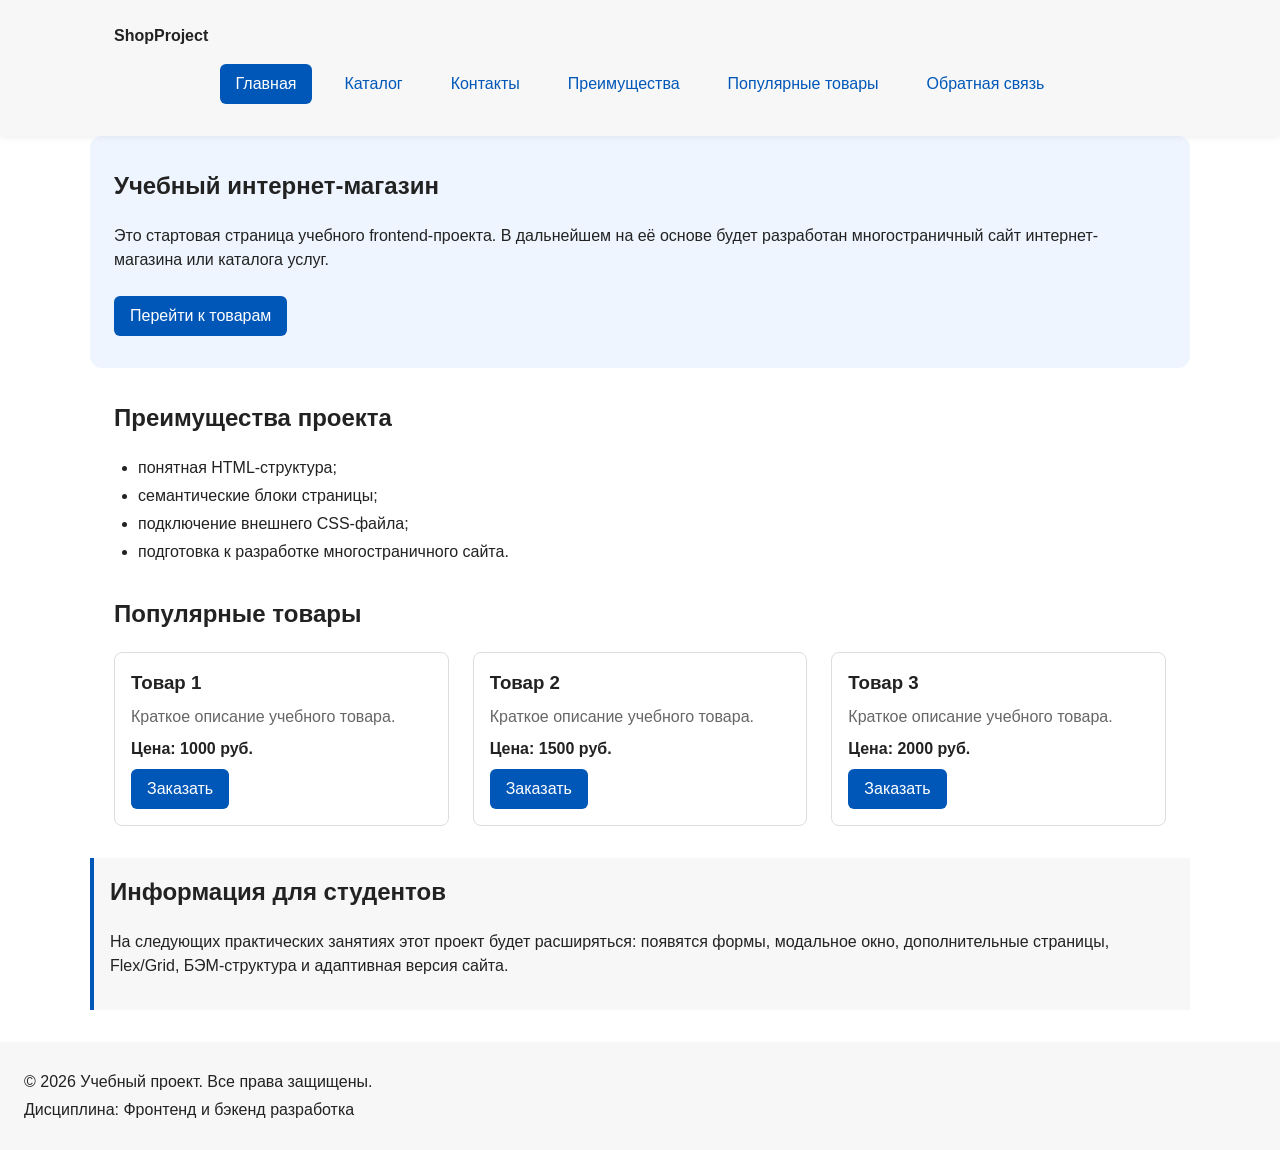
==== commit 3fcc1303: "refactor: apply BEM naming to CSS classes" ====
--- a/index.html
+++ b/index.html
@@ -8,183 +8,197 @@
   <script src="js/main.js" defer></script>
 </head>
 <body>
-<header>
-  <div class="site-header">
-    <a class="site-logo" href="index.html">ShopProject</a>
-
-<nav class="site-nav" aria-label="Основная навигация">
-  <ul class="site-nav__list">
-    <li><a href="index.html">Главная</a></li>
-    <li><a href="catalog.html">Каталог</a></li>
-    <li><a href="contacts.html">Контакты</a></li>
-    <li><a href="index.html#advantages">Преимущества</a></li>
-    <li><a href="index.html#popular">Популярные товары</a></li>
-    <li><a href="index.html#contacts">Обратная связь</a></li>
-  </ul>
-</nav>
-  </div>
-</header>
-<main>
-  <!-- Основное содержимое страницы -->
-   <section class="hero">
-  <h1>Учебный интернет-магазин</h1>
-  <p>
-    Это стартовая страница учебного frontend-проекта.
-    В дальнейшем на её основе будет разработан многостраничный сайт
-    интернет-магазина или каталога услуг.
+
+  <header class="site-header">
+    <div class="site-header__inner">
+      <a class="site-header__logo" href="index.html">ShopProject</a>
+
+      <nav class="site-nav" aria-label="Основная навигация">
+        <ul class="site-nav__list">
+          <li class="site-nav__item"><a class="site-nav__link site-nav__link--active" href="index.html">Главная</a></li>
+          <li class="site-nav__item"><a class="site-nav__link" href="catalog.html">Каталог</a></li>
+          <li class="site-nav__item"><a class="site-nav__link" href="contacts.html">Контакты</a></li>
+          <li class="site-nav__item"><a class="site-nav__link" href="index.html#advantages">Преимущества</a></li>
+          <li class="site-nav__item"><a class="site-nav__link" href="index.html#popular">Популярные товары</a></li>
+          <li class="site-nav__item"><a class="site-nav__link" href="index.html#contacts">Обратная связь</a></li>
+        </ul>
+      </nav>
+    </div>
+  </header>
+
+  <main class="site-main">
+    <!-- Основное содержимое страницы -->
+    <section class="hero">
+      <h1 class="hero__title">Учебный интернет-магазин</h1>
+      <p class="hero__text">
+        Это стартовая страница учебного frontend-проекта.
+        В дальнейшем на её основе будет разработан многостраничный сайт
+        интернет-магазина или каталога услуг.
+      </p>
+      <a class="button button--primary hero__button" href="#popular">Перейти к товарам</a>
+    </section>
+
+    <section class="section" id="advantages">
+      <h2 class="section__title">Преимущества проекта</h2>
+
+      <ul class="advantages__list">
+        <li class="advantages__item">понятная HTML-структура;</li>
+        <li class="advantages__item">семантические блоки страницы;</li>
+        <li class="advantages__item">подключение внешнего CSS-файла;</li>
+        <li class="advantages__item">подготовка к разработке многостраничного сайта.</li>
+      </ul>
+    </section>
+
+    <section class="section" id="popular">
+      <h2 class="section__title">Популярные товары</h2>
+
+      <div class="products-grid">
+        <article class="product-card">
+          <h3 class="product-card__title">Товар 1</h3>
+          <p class="product-card__description">Краткое описание учебного товара.</p>
+          <p class="product-card__price">Цена: 1000 руб.</p>
+          <button class="button button--primary product-card__button" type="button" data-product="Товар 1">
+            Заказать
+          </button>
+        </article>
+
+        <article class="product-card">
+          <h3 class="product-card__title">Товар 2</h3>
+          <p class="product-card__description">Краткое описание учебного товара.</p>
+          <p class="product-card__price">Цена: 1500 руб.</p>
+          <button class="button button--primary product-card__button" type="button" data-product="Товар 2">
+            Заказать
+          </button>
+        </article>
+
+        <article class="product-card">
+          <h3 class="product-card__title">Товар 3</h3>
+          <p class="product-card__description">Краткое описание учебного товара.</p>
+          <p class="product-card__price">Цена: 2000 руб.</p>
+          <button class="button button--primary product-card__button" type="button" data-product="Товар 3">
+            Заказать
+          </button>
+        </article>
+      </div>
+    </section>
+
+    <aside class="info-block">
+      <h2 class="info-block__title">Информация для студентов</h2>
+      <p class="info-block__text">
+        На следующих практических занятиях этот проект будет расширяться:
+        появятся формы, модальное окно, дополнительные страницы, Flex/Grid,
+        БЭМ-структура и адаптивная версия сайта.
+      </p>
+    </aside>
+  </main>
+
+  <footer class="site-footer" id="contacts">
+    <p class="site-footer__text">&copy; 2026 Учебный проект. Все права защищены.</p>
+    <p class="site-footer__text">Дисциплина: Фронтенд и бэкенд разработка</p>
+  </footer>
+
+  <dialog class="order-dialog" id="order-dialog" aria-labelledby="order-dialog-title">
+    <h2 class="order-dialog__title" id="order-dialog-title">Оформление заявки</h2>
+
+    <form class="order-form" id="order-form" action="#" method="post" novalidate>
+      <input id="selected-product" name="selected-product" type="hidden">
+
+      <div class="order-form__field">
+        <label class="order-form__label" for="order-name">Имя</label>
+        <input
+          class="order-form__input"
+          id="order-name"
+          name="name"
+          type="text"
+          placeholder="Введите ваше имя"
+          minlength="2"
+          autocomplete="given-name"
+          required
+        >
+      </div>
+
+      <div class="order-form__field">
+        <label class="order-form__label" for="order-email">E-mail</label>
+        <input
+          class="order-form__input"
+          id="order-email"
+          name="email"
+          type="email"
+          placeholder="example@mail.ru"
+          autocomplete="email"
+          required
+        >
+      </div>
+
+      <div class="order-form__field">
+        <label class="order-form__label" for="order-phone">Телефон</label>
+        <input
+          class="order-form__input"
+          id="order-phone"
+          name="phone"
+          type="tel"
+          inputmode="tel"
+          placeholder="+7 (900) 000-00-00"
+          pattern="^\+7 \(\d{3}\) \d{3}-\d{2}-\d{2}$"
+          required
+        >
+        <small class="order-form__hint">Формат: +7 (900) 000-00-00</small>
+      </div>
+
+      <div class="order-form__field">
+        <label class="order-form__label" for="order-date">Дата связи</label>
+        <input
+          class="order-form__input"
+          id="order-date"
+          name="date"
+          type="date"
+        >
+      </div>
+
+      <div class="order-form__field">
+        <label class="order-form__label" for="order-topic">Тема заявки</label>
+        <select class="order-form__select" id="order-topic" name="topic" required>
+          <option value="">Выберите тему</option>
+          <option value="product">Заказ товара</option>
+          <option value="consultation">Консультация</option>
+          <option value="delivery">Доставка</option>
+        </select>
+      </div>
+
+      <div class="order-form__field">
+        <label class="order-form__label" for="order-comment">Комментарий</label>
+        <textarea
+          class="order-form__textarea"
+          id="order-comment"
+          name="comment"
+          rows="4"
+          placeholder="Укажите дополнительную информацию"
+        ></textarea>
+      </div>
+
+      <div class="order-form__field order-form__field--checkbox">
+        <label class="order-form__label">
+          <input
+            class="order-form__checkbox"
+            id="order-agreement"
+            name="agreement"
+            type="checkbox"
+            required
+          >
+          Я согласен на обработку данных
+        </label>
+      </div>
+
+      <div class="order-form__actions">
+        <button class="button button--secondary" type="button" id="close-order-dialog">Закрыть</button>
+        <button class="button button--primary" type="submit">Отправить заявку</button>
+      </div>
+    </form>
+  </dialog>
+
+  <p class="success-message" id="success-message" hidden>
+    Форма успешно отправлена!
   </p>
-  <a class="button" href="#popular">Перейти к товарам</a>
-</section>
-<section class="section" id="advantages">
-  <h2>Преимущества проекта</h2>
-
-  <ul class="advantages-list">
-    <li>понятная HTML-структура;</li>
-    <li>семантические блоки страницы;</li>
-    <li>подключение внешнего CSS-файла;</li>
-    <li>подготовка к разработке многостраничного сайта.</li>
-  </ul>
-</section>
-<section class="section" id="popular">
-  <h2>Популярные товары</h2>
-
-  <div class="products-grid">
-    <article class="product-card">
-      <h3>Товар 1</h3>
-      <p>Краткое описание учебного товара.</p>
-      <p>Цена: 1000 руб.</p>
-      <button class="button product-card__button" type="button" data-product="Товар 1">
-        Заказать
-      </button>
-    </article>
-
-    <article class="product-card">
-      <h3>Товар 2</h3>
-      <p>Краткое описание учебного товара.</p>
-      <p>Цена: 1500 руб.</p>
-      <button class="button product-card__button" type="button" data-product="Товар 2">
-        Заказать
-      </button>
-    </article>
-
-    <article class="product-card">
-      <h3>Товар 3</h3>
-      <p>Краткое описание учебного товара.</p>
-      <p>Цена: 2000 руб.</p>
-      <button class="button product-card__button" type="button" data-product="Товар 3">
-        Заказать
-      </button>
-    </article>
-  </div>
-</section>
-<aside class="aside-info">
-  <h2>Информация для студентов</h2>
-  <p>
-    На следующих практических занятиях этот проект будет расширяться:
-    появятся формы, модальное окно, дополнительные страницы, Flex/Grid,
-    БЭМ-структура и адаптивная версия сайта.
-  </p>
-</aside>
-</main>
-<footer id="contacts">
-  <p>&copy; 2026 Учебный проект. Все права защищены.</p>
-  <p>Дисциплина: Фронтенд и бэкенд разработка</p>
-</footer>
-<dialog class="order-dialog" id="order-dialog" aria-labelledby="order-dialog-title">
-  <h2 id="order-dialog-title">Оформление заявки</h2>
-
-  <form class="order-form" id="order-form" action="#" method="post" novalidate>
-    <input id="selected-product" name="selected-product" type="hidden">
-
-    <div class="form-field">
-      <label for="order-name">Имя</label>
-      <input
-        id="order-name"
-        name="name"
-        type="text"
-        placeholder="Введите ваше имя"
-        minlength="2"
-        autocomplete="given-name"
-        required
-      >
-    </div>
-
-    <div class="form-field">
-      <label for="order-email">E-mail</label>
-      <input
-        id="order-email"
-        name="email"
-        type="email"
-        placeholder="example@mail.ru"
-        autocomplete="email"
-        required
-      >
-    </div>
-
-    <div class="form-field">
-      <label for="order-phone">Телефон</label>
-      <input
-        id="order-phone"
-        name="phone"
-        type="tel"
-        inputmode="tel"
-        placeholder="+7 (900) 000-00-00"
-        pattern="^\+7 \(\d{3}\) \d{3}-\d{2}-\d{2}$"
-        required
-      >
-      <small>Формат: +7 (900) 000-00-00</small>
-    </div>
-
-    <div class="form-field">
-      <label for="order-date">Дата связи</label>
-      <input
-        id="order-date"
-        name="date"
-        type="date"
-      >
-    </div>
-
-    <div class="form-field">
-      <label for="order-topic">Тема заявки</label>
-      <select id="order-topic" name="topic" required>
-        <option value="">Выберите тему</option>
-        <option value="product">Заказ товара</option>
-        <option value="consultation">Консультация</option>
-        <option value="delivery">Доставка</option>
-      </select>
-    </div>
-
-    <div class="form-field">
-      <label for="order-comment">Комментарий</label>
-      <textarea
-        id="order-comment"
-        name="comment"
-        rows="4"
-        placeholder="Укажите дополнительную информацию"
-      ></textarea>
-    </div>
-
-    <div class="form-field form-field--checkbox">
-      <label>
-        <input
-          id="order-agreement"
-          name="agreement"
-          type="checkbox"
-          required
-        >
-        Я согласен на обработку данных
-      </label>
-    </div>
-
-    <div class="form-actions">
-      <button type="button" id="close-order-dialog">Закрыть</button>
-      <button type="submit">Отправить заявку</button>
-    </div>
-  </form>
-</dialog>
-
-<p class="success-message" id="success-message" hidden>
-  Форма успешно отправлена!
-</p>
+
 </body>
-</html>
+</html>
--- a/css/style.css
+++ b/css/style.css
@@ -1,173 +1,267 @@
-  /* ===============================
-    1. Переменные проекта
-    =============================== */
-
-  :root {
-    /* Основные цвета проекта */
-    --color-bg: #ffffff;
-    --color-text: #222222;
-    --color-muted: #666666;
-    --color-primary: #0057b8;
-    --color-primary-dark: #003f86;
-    --color-border: #dddddd;
-    --color-surface: #f7f7f7;
-    --color-surface-accent: #eef5ff;
-    --color-danger: #b00020;
-    --color-success: #168a2f;
-    --color-success-bg: #eefaf0;
-    --color-white: #ffffff;
-
-    /* Отступы */
-    --space-xs: 4px;
-    --space-sm: 8px;
-    --space-md: 16px;
-    --space-lg: 24px;
-    --space-xl: 32px;
-
-    /* Скругления */
-    --radius-sm: 6px;
-    --radius-md: 8px;
-    --radius-lg: 12px;
-
-    /* Размеры */
-    --container-width: 1100px;
-  }
-
-  /* ===============================
-    2. Базовые стили
-    =============================== */
-
-  * {
-    box-sizing: border-box;
-  }
-
-  body {
-    margin: 0;
-    font-family: Arial, sans-serif;
-    line-height: 1.5;
-    color: var(--color-text);
-    background-color: var(--color-bg);
-  }
-
-  header,
-  main,
-  footer {
-    padding: var(--space-lg);
-  }
-
-  header {
-    background-color: var(--color-surface);
-  }
-
-  footer {
-    background-color: var(--color-surface);
-  }
-
-  /* ===============================
-    3. Общие элементы интерфейса
-    =============================== */
-
-  a {
-    color: var(--color-primary);
-  }
-
-  a:hover {
-    color: var(--color-primary-dark);
-  }
-
-  a:focus-visible {
-    outline: 2px solid var(--color-primary);
-    outline-offset: 3px;
-  }
-
-  .button {
-    display: inline-block;
-    padding: var(--space-sm) var(--space-md);
-    color: var(--color-white);
-    background-color: var(--color-primary);
-    text-decoration: none;
-    border: none;
-    border-radius: var(--radius-sm);
-    cursor: pointer;
-  }
-
-  .button:hover {
-    background-color: var(--color-primary-dark);
-  }
-
-  .button:focus-visible {
-    outline: 2px solid var(--color-primary);
-    outline-offset: 3px;
-  }
-
-  .button:disabled {
-    opacity: 0.6;
-    cursor: not-allowed;
-  }
-
-  /*
-    Ограничиваем ширину содержимого шапки,
-    чтобы оно не растягивалось слишком сильно на широких экранах.
-  */
-  .site-header {
-    max-width: var(--container-width);
-    margin: 0 auto;
-  }
-
-  /*
-    Оформляем текстовый логотип.
-  */
-  .site-logo {
-    font-weight: bold;
-    text-decoration: none;
-    color: var(--color-text);
-  }
-
-  .site-nav__list {
-    display: flex;
-    flex-wrap: wrap;
-    justify-content: center;
-    align-items: center;
-    gap: var(--space-md);
-    padding: 0;
-    margin: var(--space-md) 0 0;
-    list-style: none;
-  }
-  .site-nav__list a {
-    display: inline-block;
-    padding: var(--space-sm) var(--space-md);
-    color: var(--color-primary);
-    text-decoration: none;
-    border-radius: var(--radius-sm);
-  }
-
-  .site-nav__list a:hover {
-    color: var(--color-white);
-    background-color: var(--color-primary);
-  }
-
-  .hero {
-    max-width: var(--container-width);
-    margin: 0 auto var(--space-xl);
-    padding: var(--space-xl) var(--space-lg);
-    background-color: var(--color-surface-accent);
-    border-radius: var(--radius-lg);
-  }
-
-  .section {
-    max-width: var(--container-width);
-    margin: 0 auto var(--space-xl);
-  }
-
-  .section h2 {
-    margin-top: 0;
-  }
+/* ===============================
+   1. Переменные проекта
+   =============================== */
+
+:root {
+  --color-bg: #ffffff;
+  --color-text: #222222;
+  --color-muted: #666666;
+  --color-primary: #0057b8;
+  --color-primary-dark: #003f86;
+  --color-border: #dddddd;
+  --color-surface: #f7f7f7;
+  --color-surface-accent: #eef5ff;
+  --color-danger: #b00020;
+  --color-success: #168a2f;
+  --color-success-bg: #eefaf0;
+  --color-white: #ffffff;
+
+  --space-xs: 4px;
+  --space-sm: 8px;
+  --space-md: 16px;
+  --space-lg: 24px;
+  --space-xl: 32px;
+
+  --radius-sm: 6px;
+  --radius-md: 8px;
+  --radius-lg: 12px;
+
+  --container-width: 1100px;
+}
+
+/* ===============================
+   2. Базовые стили
+   =============================== */
+
+* {
+  box-sizing: border-box;
+}
+
+body {
+  margin: 0;
+  font-family: Arial, sans-serif;
+  line-height: 1.5;
+  color: var(--color-text);
+  background-color: var(--color-bg);
+}
+
+a {
+  color: var(--color-primary);
+}
+
+a:hover {
+  color: var(--color-primary-dark);
+}
+
+a:focus-visible {
+  outline: 2px solid var(--color-primary);
+  outline-offset: 3px;
+}
+
+html {
+  scroll-behavior: smooth;
+}
+
+:target {
+  outline: 2px dashed var(--color-primary);
+  outline-offset: 4px;
+}
+
+/* ===============================
+   3. Блок button
+   =============================== */
+
+.button {
+  display: inline-block;
+  padding: var(--space-sm) var(--space-md);
+  border: none;
+  border-radius: var(--radius-sm);
+  font: inherit;
+  text-decoration: none;
+  cursor: pointer;
+}
+
+.button:focus-visible {
+  outline: 2px solid var(--color-primary);
+  outline-offset: 3px;
+}
+
+.button:disabled,
+.button--disabled {
+  opacity: 0.6;
+  cursor: not-allowed;
+}
+
+.button--primary {
+  color: var(--color-white);
+  background-color: var(--color-primary);
+}
+
+.button--primary:hover {
+  background-color: var(--color-primary-dark);
+}
+
+.button--secondary {
+  color: var(--color-primary);
+  background-color: transparent;
+  border: 1px solid var(--color-primary);
+}
+
+.button--secondary:hover {
+  color: var(--color-white);
+  background-color: var(--color-primary);
+}
+
+/* ===============================
+   4. Блок site-header
+   =============================== */
+
+.site-header {
+  background-color: var(--color-surface);
+  position: sticky;
+  top: 0;
+  z-index: 60;
+  box-shadow: 0 2px 6px rgba(0, 0, 0, 0.06);
+}
+
+.site-header__inner {
+  max-width: var(--container-width);
+  margin: 0 auto;
+  padding: var(--space-lg);
+}
+
+.site-header__logo {
+  font-weight: 700;
+  text-decoration: none;
+  color: var(--color-text);
+}
+
+/* ===============================
+   5. Блок site-nav
+   =============================== */
+
+.site-nav__list {
+  display: flex;
+  flex-wrap: wrap;
+  justify-content: center;
+  align-items: center;
+  gap: var(--space-md);
+  padding: 0;
+  margin: var(--space-md) 0 0;
+  list-style: none;
+}
+
+.site-nav__item {
+  margin-bottom: var(--space-sm);
+}
+
+.site-nav__link {
+  display: inline-block;
+  padding: var(--space-sm) var(--space-md);
+  color: var(--color-primary);
+  text-decoration: none;
+  border-radius: var(--radius-sm);
+}
+
+.site-nav__link:hover {
+  color: var(--color-white);
+  background-color: var(--color-primary);
+}
+
+.site-nav__link:focus-visible {
+  outline: 2px solid var(--color-primary);
+  outline-offset: 3px;
+}
+
+.site-nav__link--active {
+  color: var(--color-white);
+  background-color: var(--color-primary);
+}
+
+/* ===============================
+   6. Блок hero
+   =============================== */
+
+.hero {
+  max-width: var(--container-width);
+  margin: 0 auto var(--space-xl);
+  padding: var(--space-xl) var(--space-lg);
+  background-color: var(--color-surface-accent);
+  border-radius: var(--radius-lg);
+}
+
+.hero__title {
+  margin-top: 0;
+}
+
+.hero__text {
+  margin-bottom: var(--space-lg);
+}
+
+/* ===============================
+   7. Блок section
+   =============================== */
+
+.section {
+  max-width: var(--container-width);
+  margin: 0 auto var(--space-xl);
+  padding: 0 var(--space-lg);
+}
+
+.section__title {
+  margin-top: 0;
+}
+
+.section__text {
+  margin-bottom: var(--space-md);
+}
+
+/* ===============================
+   8. Блок advantages
+   =============================== */
+
+.advantages__list {
+  padding-left: var(--space-lg);
+}
+
+.advantages__item {
+  margin-bottom: var(--space-xs);
+}
+
+/* ===============================
+   9. Блок info-block
+   =============================== */
+
+.info-block {
+  max-width: var(--container-width);
+  margin: 0 auto var(--space-xl);
+  padding: var(--space-md);
+  border-left: 4px solid var(--color-primary);
+  background-color: var(--color-surface);
+}
+
+.info-block__title {
+  margin-top: 0;
+}
+
+/* ===============================
+   10. Блок products-grid
+   =============================== */
+
+.products-grid {
+  display: grid;
+  grid-template-columns: repeat(3, 1fr);
+  gap: var(--space-lg);
+}
+
+/* ===============================
+   11. Блок product-card
+   =============================== */
 
 .product-card {
   display: flex;
   flex-direction: column;
   gap: var(--space-sm);
-  margin-bottom: 0;
   padding: var(--space-md);
   border: 1px solid var(--color-border);
   border-radius: var(--radius-md);
@@ -178,138 +272,76 @@
   border-color: var(--color-primary);
 }
 
-.product-card h3 {
-  margin-top: 0;
-}
-
-.product-card .button {
+.product-card--featured {
+  border-color: var(--color-primary);
+}
+
+.product-card--discount {
+  border-color: var(--color-danger);
+}
+
+.product-card--discount .product-card__price {
+  color: var(--color-danger);
+}
+
+.product-card__title {
+  margin: 0;
+  color: var(--color-text);
+}
+
+.product-card__description {
+  margin: 0;
+  color: var(--color-muted);
+}
+
+.product-card__price {
+  margin: 0;
+  font-weight: 700;
+}
+
+.product-card__button {
   margin-top: auto;
   align-self: flex-start;
 }
 
-  .aside-info {
-    max-width: var(--container-width);
-    margin: 0 auto var(--space-xl);
-    padding: var(--space-md);
-    border-left: 4px solid var(--color-primary);
-    background-color: var(--color-surface);
-  }
-
-  /* ===============================
-    5. Форма и модальное окно
-    =============================== */
-
-  .order-dialog {
-    width: min(100% - var(--space-xl), 560px);
-    padding: var(--space-lg);
-    border: none;
-    border-radius: var(--radius-lg);
-  }
-
-  .order-dialog::backdrop {
-    background-color: rgba(0, 0, 0, 0.5);
-  }
-
-  .form-field {
-    margin-bottom: var(--space-md);
-  }
-
-  .form-field label {
-    display: block;
-    margin-bottom: var(--space-xs);
-  }
-
-  .form-field input,
-  .form-field select,
-  .form-field textarea {
-    width: 100%;
-    padding: 10px 12px;
-    border: 1px solid var(--color-border);
-    border-radius: var(--radius-sm);
-    font: inherit;
-  }
-
-  .form-field input[type="checkbox"] {
-    width: auto;
-  }
-
-  .form-field small {
-    display: block;
-    margin-top: var(--space-xs);
-    color: var(--color-muted);
-  }
-
-  .form-field input:hover,
-  .form-field select:hover,
-  .form-field textarea:hover {
-    border-color: var(--color-primary);
-  }
-
-  .form-field input:focus-visible,
-  .form-field select:focus-visible,
-  .form-field textarea:focus-visible,
-  .form-actions button:focus-visible {
-    outline: 2px solid var(--color-primary);
-    outline-offset: 3px;
-  }
-
-  .order-form:focus-within .form-field:not(:focus-within) {
-    opacity: 0.45;
-    pointer-events: none;
-  }
-
-  [aria-invalid="true"] {
-    border-color: var(--color-danger);
-  }
-
-  .form-actions {
-    display: flex;
-    gap: var(--space-sm);
-    margin-top: var(--space-lg);
-  }
-
-  .success-message {
-    max-width: var(--container-width);
-    margin: var(--space-lg) auto;
-    padding: var(--space-md);
-    border-left: 4px solid var(--color-success);
-    background-color: var(--color-success-bg);
-  }
-  .breadcrumbs {
-    max-width: var(--container-width);
-    margin: 0 auto var(--space-md);
-    font-size: 14px;
-    color: var(--color-muted);
-  }
-
-  .breadcrumbs a {
-    color: var(--color-primary);
-  }
-
-  .breadcrumbs span::before {
-    content: " / ";
-    color: var(--color-muted);
-  }
-  html {
-    scroll-behavior: smooth;
-  }
-  :target {
-    outline: 2px dashed var(--color-primary);
-    outline-offset: 4px;
-  }
-  .products-grid {
-    display: grid;
-    grid-template-columns: repeat(3, 1fr);
-    gap: var(--space-lg);
-  }
-  .catalog-layout {
+/* ===============================
+   12. Блок breadcrumbs
+   =============================== */
+
+.breadcrumbs {
+  max-width: var(--container-width);
+  margin: 0 auto var(--space-md);
+  padding: 0 var(--space-lg);
+  font-size: 14px;
+  color: var(--color-muted);
+}
+
+.breadcrumbs__link {
+  color: var(--color-primary);
+}
+
+.breadcrumbs__current::before {
+  content: " / ";
+  color: var(--color-muted);
+}
+
+/* ===============================
+   13. Блок catalog-layout
+   =============================== */
+
+.catalog-layout {
   max-width: var(--container-width);
   margin: 0 auto var(--space-xl);
+  padding: 0 var(--space-lg);
   display: grid;
   grid-template-columns: 260px 1fr;
   grid-template-areas: "filters products";
   gap: var(--space-lg);
 }
+
+/* ===============================
+   14. Блок catalog-filters
+   =============================== */
 
 .catalog-filters {
   grid-area: filters;
@@ -319,34 +351,174 @@
   background-color: var(--color-surface);
 }
 
-.catalog-products {
-  grid-area: products;
-}
-.filters-form {
+.catalog-filters__title {
+  margin-top: 0;
+}
+
+.catalog-filters__form {
   display: grid;
   gap: var(--space-md);
 }
 
-.filters-form fieldset {
+.catalog-filters__group {
   margin: 0;
   padding: var(--space-md);
   border: 1px solid var(--color-border);
   border-radius: var(--radius-sm);
 }
 
-.filters-form legend {
+.catalog-filters__legend {
   font-weight: 700;
 }
 
-.filters-form label {
+.catalog-filters__label {
   display: block;
   margin-bottom: var(--space-sm);
 }
 
-.filters-form input[type="number"] {
+.catalog-filters__input {
   width: 100%;
   padding: 8px 10px;
   border: 1px solid var(--color-border);
   border-radius: var(--radius-sm);
   font: inherit;
+}
+
+.catalog-filters__input:hover {
+  border-color: var(--color-primary);
+}
+
+.catalog-filters__input:focus-visible {
+  outline: 2px solid var(--color-primary);
+  outline-offset: 3px;
+}
+
+.catalog-filters__checkbox {
+  width: auto;
+}
+
+/* ===============================
+   15. Блок catalog-products
+   =============================== */
+
+.catalog-products {
+  grid-area: products;
+}
+
+.catalog-products__title {
+  margin-top: 0;
+}
+
+/* ===============================
+   16. Блок order-dialog
+   =============================== */
+
+.order-dialog {
+  width: min(100% - var(--space-xl), 560px);
+  padding: var(--space-lg);
+  border: none;
+  border-radius: var(--radius-lg);
+}
+
+.order-dialog::backdrop {
+  background-color: rgba(0, 0, 0, 0.5);
+}
+
+.order-dialog__title {
+  margin-top: 0;
+}
+
+/* ===============================
+   17. Блок order-form
+   =============================== */
+
+.order-form__field {
+  margin-bottom: var(--space-md);
+}
+
+.order-form__field--checkbox {
+  display: flex;
+  align-items: center;
+  gap: var(--space-sm);
+}
+
+.order-form__label {
+  display: block;
+  margin-bottom: var(--space-xs);
+}
+
+.order-form__input,
+.order-form__select,
+.order-form__textarea {
+  width: 100%;
+  padding: 10px 12px;
+  border: 1px solid var(--color-border);
+  border-radius: var(--radius-sm);
+  font: inherit;
+}
+
+.order-form__checkbox {
+  width: auto;
+}
+
+.order-form__input:hover,
+.order-form__select:hover,
+.order-form__textarea:hover {
+  border-color: var(--color-primary);
+}
+
+.order-form__input:focus-visible,
+.order-form__select:focus-visible,
+.order-form__textarea:focus-visible,
+.order-form__checkbox:focus-visible {
+  outline: 2px solid var(--color-primary);
+  outline-offset: 3px;
+}
+
+.order-form__input[aria-invalid="true"],
+.order-form__select[aria-invalid="true"],
+.order-form__textarea[aria-invalid="true"] {
+  border-color: var(--color-danger);
+}
+
+.order-form__hint {
+  display: block;
+  margin-top: var(--space-xs);
+  color: var(--color-muted);
+}
+
+.order-form__actions {
+  display: flex;
+  gap: var(--space-sm);
+  margin-top: var(--space-lg);
+}
+
+.order-form:focus-within .order-form__field:not(:focus-within) {
+  opacity: 0.45;
+  pointer-events: none;
+}
+
+/* ===============================
+   18. Блок success-message
+   =============================== */
+
+.success-message {
+  max-width: var(--container-width);
+  margin: var(--space-lg) auto;
+  padding: var(--space-md);
+  border-left: 4px solid var(--color-success);
+  background-color: var(--color-success-bg);
+}
+
+/* ===============================
+   19. Блок site-footer
+   =============================== */
+
+.site-footer {
+  padding: var(--space-lg);
+  background-color: var(--color-surface);
+}
+
+.site-footer__text {
+  margin: var(--space-xs) 0;
 }
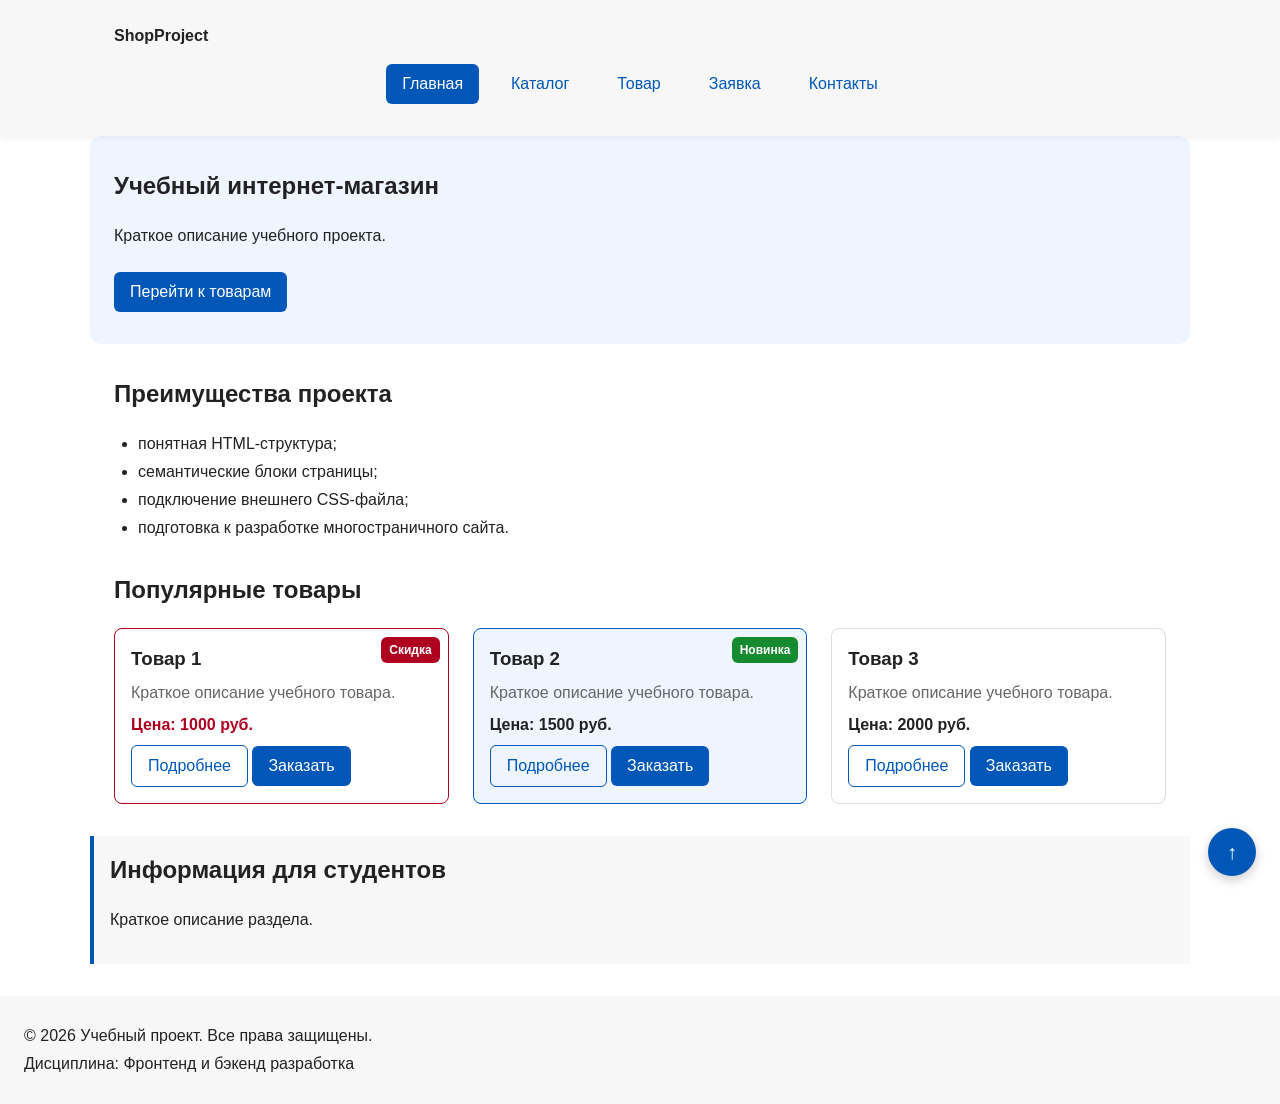
==== commit bf120f7b: "fix: prepare HTML CSS project for submission" ====
--- a/index.html
+++ b/index.html
@@ -17,24 +17,18 @@
         <ul class="site-nav__list">
           <li class="site-nav__item"><a class="site-nav__link site-nav__link--active" href="index.html">Главная</a></li>
           <li class="site-nav__item"><a class="site-nav__link" href="catalog.html">Каталог</a></li>
+          <li class="site-nav__item"><a class="site-nav__link" href="product.html">Товар</a></li>
+          <li class="site-nav__item"><a class="site-nav__link" href="order.html">Заявка</a></li>
           <li class="site-nav__item"><a class="site-nav__link" href="contacts.html">Контакты</a></li>
-          <li class="site-nav__item"><a class="site-nav__link" href="index.html#advantages">Преимущества</a></li>
-          <li class="site-nav__item"><a class="site-nav__link" href="index.html#popular">Популярные товары</a></li>
-          <li class="site-nav__item"><a class="site-nav__link" href="index.html#contacts">Обратная связь</a></li>
         </ul>
       </nav>
     </div>
   </header>
 
   <main class="site-main">
-    <!-- Основное содержимое страницы -->
     <section class="hero">
       <h1 class="hero__title">Учебный интернет-магазин</h1>
-      <p class="hero__text">
-        Это стартовая страница учебного frontend-проекта.
-        В дальнейшем на её основе будет разработан многостраничный сайт
-        интернет-магазина или каталога услуг.
-      </p>
+      <p class="hero__text">Краткое описание учебного проекта.</p>
       <a class="button button--primary hero__button" href="#popular">Перейти к товарам</a>
     </section>
 
@@ -53,42 +47,43 @@
       <h2 class="section__title">Популярные товары</h2>
 
       <div class="products-grid">
-        <article class="product-card">
+        <article class="product-card product-card--discount">
+          <span class="product-card__badge">Скидка</span>
           <h3 class="product-card__title">Товар 1</h3>
           <p class="product-card__description">Краткое описание учебного товара.</p>
           <p class="product-card__price">Цена: 1000 руб.</p>
-          <button class="button button--primary product-card__button" type="button" data-product="Товар 1">
-            Заказать
-          </button>
+          <div class="product-card__actions">
+            <a class="button button--secondary product-card__button" href="product.html">Подробнее</a>
+            <button class="button button--primary product-card__button" type="button" data-product="Товар 1">Заказать</button>
+          </div>
         </article>
 
-        <article class="product-card">
+        <article class="product-card product-card--featured">
+          <span class="product-card__badge product-card__badge--new">Новинка</span>
           <h3 class="product-card__title">Товар 2</h3>
           <p class="product-card__description">Краткое описание учебного товара.</p>
           <p class="product-card__price">Цена: 1500 руб.</p>
-          <button class="button button--primary product-card__button" type="button" data-product="Товар 2">
-            Заказать
-          </button>
+          <div class="product-card__actions">
+            <a class="button button--secondary product-card__button" href="product.html">Подробнее</a>
+            <button class="button button--primary product-card__button" type="button" data-product="Товар 2">Заказать</button>
+          </div>
         </article>
 
         <article class="product-card">
           <h3 class="product-card__title">Товар 3</h3>
           <p class="product-card__description">Краткое описание учебного товара.</p>
           <p class="product-card__price">Цена: 2000 руб.</p>
-          <button class="button button--primary product-card__button" type="button" data-product="Товар 3">
-            Заказать
-          </button>
+          <div class="product-card__actions">
+            <a class="button button--secondary product-card__button" href="product.html">Подробнее</a>
+            <button class="button button--primary product-card__button" type="button" data-product="Товар 3">Заказать</button>
+          </div>
         </article>
       </div>
     </section>
 
     <aside class="info-block">
       <h2 class="info-block__title">Информация для студентов</h2>
-      <p class="info-block__text">
-        На следующих практических занятиях этот проект будет расширяться:
-        появятся формы, модальное окно, дополнительные страницы, Flex/Grid,
-        БЭМ-структура и адаптивная версия сайта.
-      </p>
+      <p class="info-block__text">Краткое описание раздела.</p>
     </aside>
   </main>
 
@@ -140,19 +135,10 @@
           inputmode="tel"
           placeholder="+7 (900) 000-00-00"
           pattern="^\+7 \(\d{3}\) \d{3}-\d{2}-\d{2}$"
+          aria-describedby="order-phone-hint"
           required
         >
-        <small class="order-form__hint">Формат: +7 (900) 000-00-00</small>
-      </div>
-
-      <div class="order-form__field">
-        <label class="order-form__label" for="order-date">Дата связи</label>
-        <input
-          class="order-form__input"
-          id="order-date"
-          name="date"
-          type="date"
-        >
+        <small class="order-form__hint" id="order-phone-hint">Формат: +7 (900) 000-00-00</small>
       </div>
 
       <div class="order-form__field">
@@ -200,5 +186,7 @@
     Форма успешно отправлена!
   </p>
 
+  <a class="to-top" href="#" aria-label="Наверх">↑</a>
+
 </body>
 </html>
--- a/css/style.css
+++ b/css/style.css
@@ -101,6 +101,11 @@
   background-color: var(--color-primary-dark);
 }
 
+.button--primary:active {
+  background-color: var(--color-primary-dark);
+  transform: translateY(1px);
+}
+
 .button--secondary {
   color: var(--color-primary);
   background-color: transparent;
@@ -110,6 +115,13 @@
 .button--secondary:hover {
   color: var(--color-white);
   background-color: var(--color-primary);
+}
+
+.button--secondary:active {
+  color: var(--color-white);
+  background-color: var(--color-primary-dark);
+  border-color: var(--color-primary-dark);
+  transform: translateY(1px);
 }
 
 /* ===============================
@@ -266,14 +278,17 @@
   border: 1px solid var(--color-border);
   border-radius: var(--radius-md);
   background-color: var(--color-bg);
+  position: relative;
 }
 
 .product-card:hover {
   border-color: var(--color-primary);
+  box-shadow: 0 4px 12px rgba(0, 0, 0, 0.08);
 }
 
 .product-card--featured {
   border-color: var(--color-primary);
+  background-color: var(--color-surface-accent);
 }
 
 .product-card--discount {
@@ -282,6 +297,27 @@
 
 .product-card--discount .product-card__price {
   color: var(--color-danger);
+}
+
+.product-card__badge {
+  position: absolute;
+  top: var(--space-sm);
+  right: var(--space-sm);
+  padding: 4px 8px;
+  font-size: 12px;
+  font-weight: 700;
+  color: var(--color-white);
+  background-color: var(--color-danger);
+  border-radius: var(--radius-sm);
+  z-index: 2;
+}
+
+.product-card__badge--new {
+  background-color: var(--color-success);
+}
+
+.product-card__badge--hit {
+  background-color: var(--color-primary);
 }
 
 .product-card__title {
@@ -349,6 +385,11 @@
   border: 1px solid var(--color-border);
   border-radius: var(--radius-md);
   background-color: var(--color-surface);
+  position: sticky;
+  top: 100px;
+  align-self: start;
+  max-height: calc(100vh - 120px);
+  overflow-y: auto;
 }
 
 .catalog-filters__title {
@@ -418,10 +459,29 @@
   padding: var(--space-lg);
   border: none;
   border-radius: var(--radius-lg);
+  box-shadow: 0 20px 40px rgba(0, 0, 0, 0.3);
+  max-height: 90vh;
+  overflow-y: auto;
+}
+
+.order-dialog[open] {
+  animation: dialog-in 0.2s ease-out;
+}
+
+@keyframes dialog-in {
+  from {
+    opacity: 0;
+    transform: translateY(-10px);
+  }
+  to {
+    opacity: 1;
+    transform: translateY(0);
+  }
 }
 
 .order-dialog::backdrop {
   background-color: rgba(0, 0, 0, 0.5);
+  backdrop-filter: blur(2px);
 }
 
 .order-dialog__title {
@@ -487,6 +547,10 @@
   color: var(--color-muted);
 }
 
+.order-form__input[aria-invalid="true"] ~ .order-form__hint {
+  color: var(--color-danger);
+}
+
 .order-form__actions {
   display: flex;
   gap: var(--space-sm);
@@ -496,6 +560,15 @@
 .order-form:focus-within .order-form__field:not(:focus-within) {
   opacity: 0.45;
   pointer-events: none;
+}
+
+.order-form--page {
+  max-width: 640px;
+  margin: 0 auto;
+  padding: var(--space-lg);
+  border: 1px solid var(--color-border);
+  border-radius: var(--radius-md);
+  background-color: var(--color-surface);
 }
 
 /* ===============================
@@ -521,4 +594,206 @@
 
 .site-footer__text {
   margin: var(--space-xs) 0;
+}
+
+/* ===============================
+   20. Блок to-top
+   =============================== */
+
+.to-top {
+  position: fixed;
+  right: var(--space-lg);
+  bottom: var(--space-lg);
+  z-index: 50;
+  display: inline-flex;
+  align-items: center;
+  justify-content: center;
+  width: 48px;
+  height: 48px;
+  font-size: 20px;
+  color: var(--color-white);
+  background-color: var(--color-primary);
+  border-radius: 50%;
+  text-decoration: none;
+  box-shadow: 0 4px 12px rgba(0, 0, 0, 0.2);
+  transition: background-color 0.2s ease;
+}
+
+.to-top:hover {
+  background-color: var(--color-primary-dark);
+  color: var(--color-white);
+}
+
+.to-top:focus-visible {
+  outline: 2px solid var(--color-primary);
+  outline-offset: 3px;
+}
+
+/* ===============================
+   21. Блок product-detail
+   =============================== */
+
+.product-detail {
+  display: grid;
+  grid-template-columns: 1fr 1fr;
+  gap: var(--space-lg);
+  padding: var(--space-lg);
+  border: 1px solid var(--color-border);
+  border-radius: var(--radius-md);
+  background-color: var(--color-surface);
+}
+
+.product-detail__media {
+  position: relative;
+  display: flex;
+  align-items: center;
+  justify-content: center;
+  min-height: 260px;
+  background-color: var(--color-bg);
+  border-radius: var(--radius-md);
+}
+
+.product-detail__badge {
+  position: absolute;
+  top: var(--space-sm);
+  left: var(--space-sm);
+  padding: 4px 8px;
+  font-size: 12px;
+  font-weight: 700;
+  color: var(--color-white);
+  background-color: var(--color-danger);
+  border-radius: var(--radius-sm);
+}
+
+.product-detail__image {
+  color: var(--color-muted);
+}
+
+.product-detail__title {
+  margin-top: 0;
+}
+
+.product-detail__description {
+  color: var(--color-muted);
+}
+
+.product-detail__price {
+  font-size: 24px;
+  font-weight: 700;
+  margin: var(--space-md) 0;
+}
+
+.product-detail__price-old {
+  margin-right: var(--space-sm);
+  font-size: 16px;
+  font-weight: 400;
+  color: var(--color-muted);
+  text-decoration: line-through;
+}
+
+.product-detail__actions {
+  display: flex;
+  gap: var(--space-sm);
+  flex-wrap: wrap;
+}
+
+/* ===============================
+   22. Блок product-table
+   =============================== */
+
+.product-table {
+  width: 100%;
+  border-collapse: collapse;
+  background-color: var(--color-bg);
+  border-radius: var(--radius-md);
+  overflow: hidden;
+  box-shadow: 0 1px 3px rgba(0, 0, 0, 0.06);
+}
+
+.product-table caption {
+  padding: var(--space-sm) 0;
+  font-weight: 700;
+  text-align: left;
+  color: var(--color-muted);
+}
+
+.product-table th,
+.product-table td {
+  padding: var(--space-sm) var(--space-md);
+  border-bottom: 1px solid var(--color-border);
+  text-align: left;
+}
+
+.product-table thead th {
+  background-color: var(--color-surface-accent);
+  font-weight: 700;
+}
+
+.product-table tbody tr:nth-child(even) {
+  background-color: var(--color-surface);
+}
+
+.product-table tbody tr:last-child td {
+  border-bottom: none;
+}
+
+/* ===============================
+   23. Блок reviews
+   =============================== */
+
+.reviews {
+  display: grid;
+  grid-template-columns: repeat(3, 1fr);
+  gap: var(--space-md);
+  padding: 0;
+  margin: 0;
+  list-style: none;
+}
+
+.reviews__item {
+  padding: var(--space-md);
+  border: 1px solid var(--color-border);
+  border-radius: var(--radius-md);
+  background-color: var(--color-surface);
+}
+
+.reviews__author {
+  margin: 0 0 var(--space-xs);
+  font-weight: 700;
+  color: var(--color-primary);
+}
+
+.reviews__text {
+  margin: 0;
+  color: var(--color-muted);
+}
+
+/* ===============================
+   24. Блок faq
+   =============================== */
+
+.faq {
+  display: grid;
+  gap: var(--space-sm);
+}
+
+.faq__item {
+  padding: var(--space-md);
+  border: 1px solid var(--color-border);
+  border-radius: var(--radius-md);
+  background-color: var(--color-surface);
+}
+
+.faq__question {
+  font-weight: 700;
+  cursor: pointer;
+}
+
+.faq__question:hover {
+  color: var(--color-primary);
+}
+
+.faq__answer {
+  margin: var(--space-sm) 0 0;
+  color: var(--color-muted);
 }
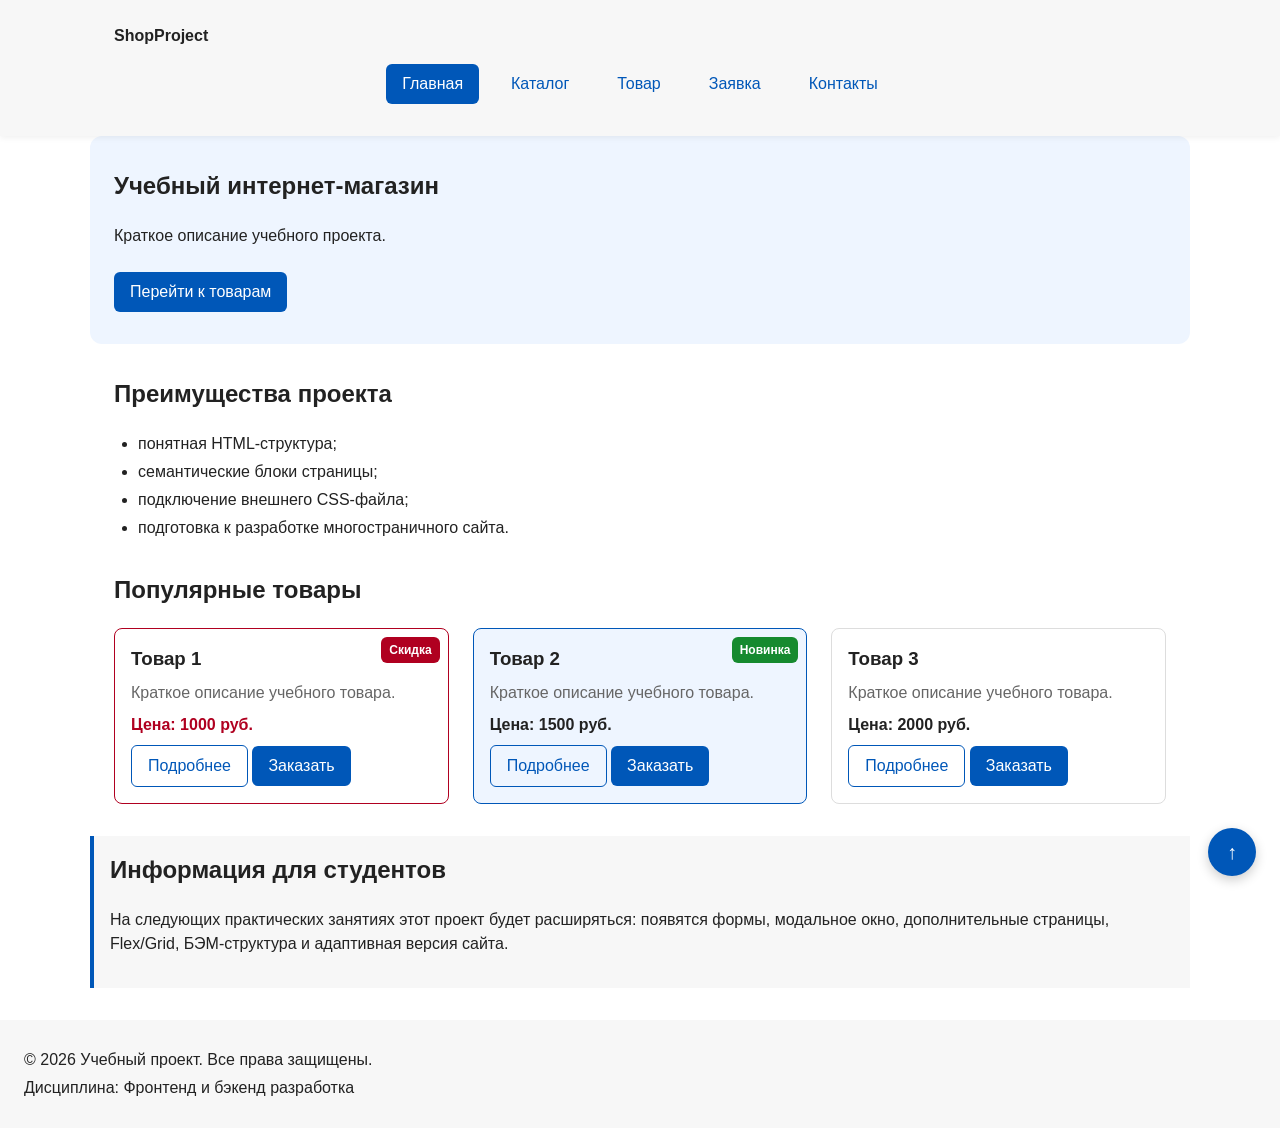
==== commit 18184b12: "fix: restore info-block text" ====
--- a/index.html
+++ b/index.html
@@ -83,7 +83,11 @@
 
     <aside class="info-block">
       <h2 class="info-block__title">Информация для студентов</h2>
-      <p class="info-block__text">Краткое описание раздела.</p>
+      <p class="info-block__text">
+        На следующих практических занятиях этот проект будет расширяться:
+        появятся формы, модальное окно, дополнительные страницы, Flex/Grid,
+        БЭМ-структура и адаптивная версия сайта.
+      </p>
     </aside>
   </main>
 
